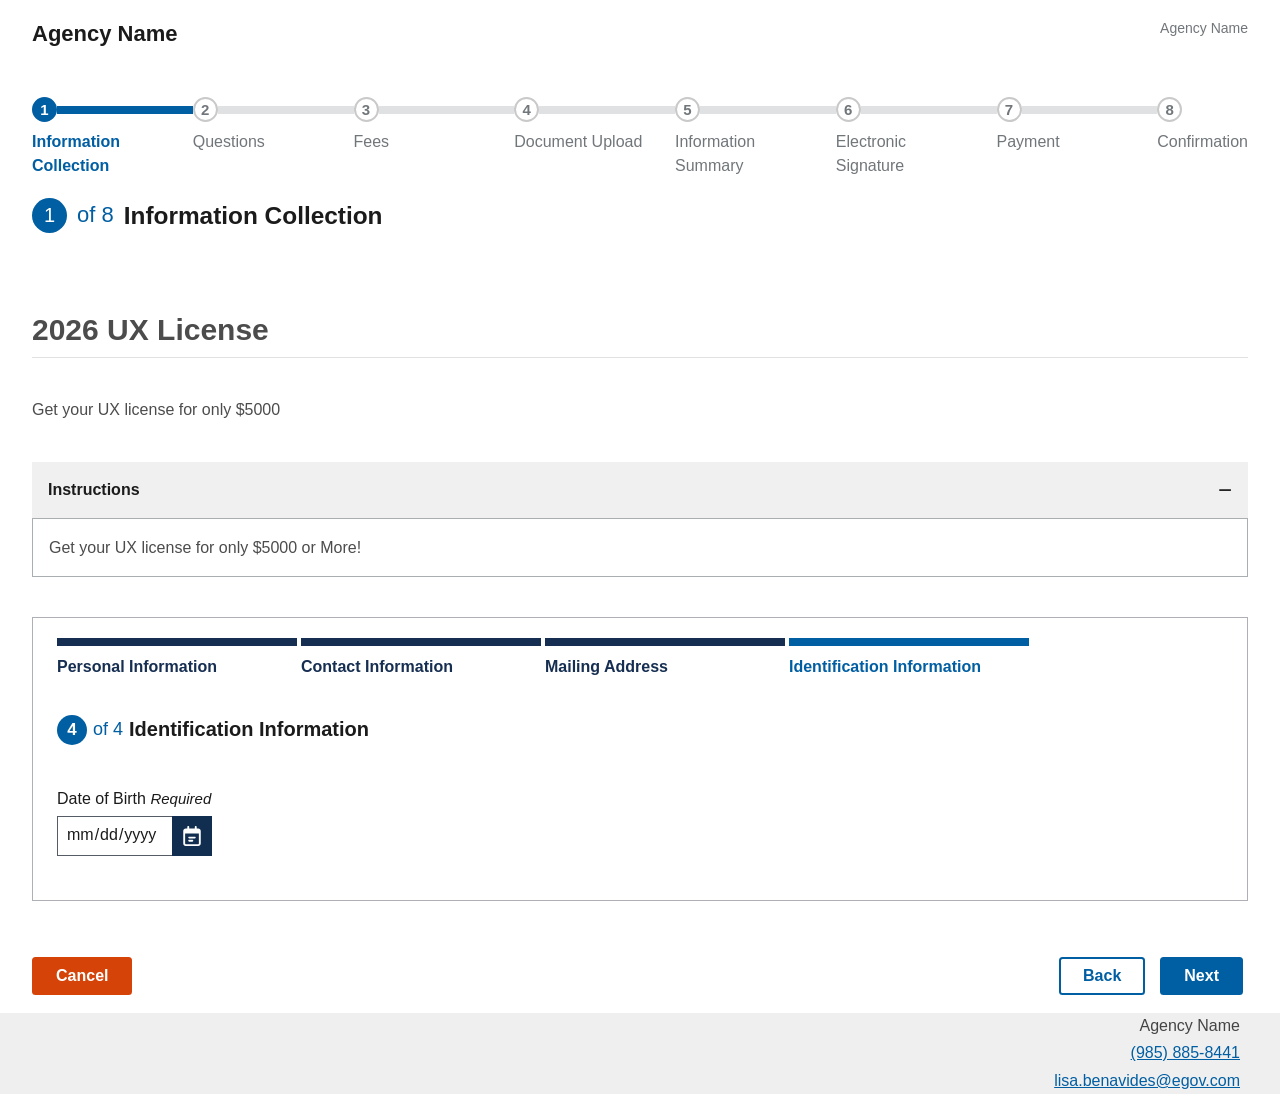
==== index.html @ bed5f508 "Wire Next button on last tab to navigate to questions.html Co-Authored-By: Claude Sonnet 4.6 <norepl" ====
<!DOCTYPE html>
<html lang="en">

<head>
  <meta charset="UTF-8" />
  <meta name="viewport" content="width=device-width, initial-scale=1.0" />
  <title>2026 UX License - Information Collection</title>
  <link rel="stylesheet" href="css/styles.css" />
  <style>
    /* Fix the CSS variable typo in styles.css for step labels */
    :root {
      --step-indicator-label-font-size: 1.6rem;
    }

    /* ===== Constituent Header ===== */
    .constituent-header {
      display: flex;
      justify-content: space-between;
      align-items: flex-start;
      padding: 1.6rem 3.2rem;
      background: #fff;
    }

    .constituent-header__brand {
      display: flex;
      flex-direction: column;
      gap: 0.4rem;
    }

    .constituent-header__logo {
      max-height: 56px;
      max-width: 56px;
    }

    .constituent-header__agency-name {
      font-size: 2.2rem;
      font-weight: 700;
      color: #1b1b1b;
      margin: 0;
    }

    .constituent-header__aside {
      font-size: 1.4rem;
      color: #71767a;
      padding-top: 0.4rem;
    }

    /* ===== Application Card ===== */
    .application-card {
      border: 1px solid #aeb0b5;
      background-color: #fff;
      padding: 0 2.4rem 2.4rem;
      margin-top: 2rem;
      margin-bottom: 4rem;
    }

    /* ===== Section Tabs (sub-step tab strip) ===== */
    .section-tabs {
      display: flex;
      gap: 4px;
      margin-top: 2rem;
    }

    .section-tab {
      flex: 1;
      max-width: 24rem;
      padding: 1rem 0 1.6rem;
      font-family: "Public Sans Web", -apple-system, BlinkMacSystemFont, "Segoe UI", Roboto, sans-serif;
      font-size: 1.6rem;
      font-weight: 600;
      color: #919191;
      background: none;
      border: none;
      border-top: 8px solid #c9c9c9;
      cursor: pointer;
      text-align: left;
      line-height: 1.4;
    }

    .section-tab.active {
      color: #005ea2;
      border-top-color: #005ea2;
      font-weight: bold;
    }

    .section-tab.visited {
      color: #162e51;
      border-top-color: #162e51;
    }

    .section-tab:hover:not(.active) {
      color: #1b1b1b;
    }

    .section-tab:focus {
      outline: 0.25rem solid #2491ff;
      outline-offset: -2px;
    }

    /* ===== Tab Panels ===== */
    .section-tab-panel {
      display: none;
    }

    .section-tab-panel.active {
      display: block;
    }

    /* ===== Sub-step Heading ("1 of 4 Personal Information") ===== */
    .substep-heading {
      display: flex;
      align-items: center;
      gap: 0.6rem;
      margin: 2rem 0 4.4rem;
    }

    .substep-heading__counter {
      display: inline-flex;
      align-items: center;
      justify-content: center;
      width: 3rem;
      height: 3rem;
      min-width: 3rem;
      border-radius: 50%;
      background-color: #005ea2;
      color: #fff;
      font-size: 1.7rem;
      font-weight: 700;
      line-height: 1;
    }

    .substep-heading__total {
      font-size: 1.8rem;
      font-weight: 400;
      color: #005ea2;
    }

    .substep-heading__text {
      font-size: 2rem;
      font-weight: 700;
      color: #1b1b1b;
    }

    /* ===== Form Groups ===== */
    .usa-form-group {
      margin-bottom: 2rem;
    }

    /* ===== Action Buttons Bar ===== */
    .form-actions {
      display: flex;
      justify-content: space-between;
      align-items: center;
      padding: 1.6rem 0;
    }

    /* ===== Constituent Footer ===== */
    .constituent-footer {
      text-align: right;
      background: #efefef;
      padding-right: 4rem;
    }

    .constituent-footer p {
      margin: 0.2rem 0;
      font-size: 1.6rem;
      color: #444;
    }

    .constituent-footer a {
      color: #005ea2;
      text-decoration: underline;
    }

    /* Keep step indicator labels visible on constituent page */
    .usa-step-indicator__segment-label {
      font-size: 1.6rem;
    }

    /* Hide native calendar icon visually but keep it interactive */
    input[type="date"]::-webkit-calendar-picker-indicator {
      opacity: 0;
      cursor: pointer;
    }

    /* Constituent page spacing overrides */
    .app-builder-content__heading {
      margin-top: 8rem;
      margin-bottom: 4rem;
    }

    .date-picker-wrapper .usa-input {
      padding-right: 0;
    }

    
  </style>
</head>

<body>
  <div class="app-container">

    <!-- Header -->
    <header class="constituent-header">
      <div class="constituent-header__brand">
        <p class="constituent-header__agency-name">Agency Name</p>
      </div>
      <div class="constituent-header__aside">Agency Name</div>
    </header>

    <main id="main-content" class="grid-container">

      <!-- Top 8-step progress indicator -->
      <div class="usa-step-indicator margin-top-4" aria-label="Application progress">
        <ol class="usa-step-indicator__segments">
          <li class="usa-step-indicator__segment usa-step-indicator__segment--current">
            <span class="usa-step-indicator__segment-label">Information Collection</span>
          </li>
          <li class="usa-step-indicator__segment">
            <span class="usa-step-indicator__segment-label">Questions</span>
          </li>
          <li class="usa-step-indicator__segment">
            <span class="usa-step-indicator__segment-label">Fees</span>
          </li>
          <li class="usa-step-indicator__segment">
            <span class="usa-step-indicator__segment-label">Document Upload</span>
          </li>
          <li class="usa-step-indicator__segment">
            <span class="usa-step-indicator__segment-label">Information Summary</span>
          </li>
          <li class="usa-step-indicator__segment">
            <span class="usa-step-indicator__segment-label">Electronic Signature</span>
          </li>
          <li class="usa-step-indicator__segment">
            <span class="usa-step-indicator__segment-label">Payment</span>
          </li>
          <li class="usa-step-indicator__segment">
            <span class="usa-step-indicator__segment-label">Confirmation</span>
          </li>
        </ol>
      </div>

      <!-- Step heading -->
      <div class="usa-step-indicator__header">
        <h1 class="usa-step-indicator__heading">
          <span class="usa-step-indicator__heading-counter">1</span>
          <span class="usa-step-indicator__total-steps">of 8</span>
          <span class="usa-step-indicator__heading-text">Information Collection</span>
        </h1>
      </div>

      <!-- Title / Description -->
      <h1 class="app-builder-content__heading">2026 UX License</h1>
      <p class="app-builder-content__text">Get your UX license for only $5000</p>

      <!-- Instructions Accordion (expanded by default) -->
      <div class="usa-accordion usa-accordion--bordered" style="margin-top: 4rem; margin-bottom: 4rem;">
        <h3 class="usa-accordion__heading">
          <button type="button" class="usa-accordion__button" aria-expanded="true" aria-controls="instructions-content">
            Instructions
          </button>
        </h3>
        <div id="instructions-content" class="usa-accordion__content">
          <p style="margin: 0; font-size: 1.6rem;">Get your UX license for only $5000 or More!</p>
        </div>
      </div>

      <!-- Application Card -->
      <div class="application-card">

          <!-- Sub-section Tab Strip -->
          <div class="section-tabs" role="tablist" aria-label="Information sections">
            <button class="section-tab visited" role="tab" aria-selected="false"
              aria-controls="panel-personal" id="tab-personal">Personal Information</button>
            <button class="section-tab visited" role="tab" aria-selected="false"
              aria-controls="panel-contact" id="tab-contact">Contact Information</button>
            <button class="section-tab visited" role="tab" aria-selected="false"
              aria-controls="panel-mailing" id="tab-mailing">Mailing Address</button>
            <button class="section-tab active" role="tab" aria-selected="true"
              aria-controls="panel-identification" id="tab-identification">Identification Information</button>
          </div>

          <!-- Panel 1: Personal Information -->
          <div class="section-tab-panel" id="panel-personal" role="tabpanel" aria-labelledby="tab-personal">
            <div class="substep-heading">
              <span class="substep-heading__counter">1</span>
              <span class="substep-heading__total">of 4</span>
              <span class="substep-heading__text">Personal Information</span>
            </div>

            <div class="usa-form-group">
              <label class="usa-label" for="prefix">Prefix</label>
              <select class="usa-select" id="prefix" name="prefix">
                <option value="">Please Select</option>
                <option value="mr">Mr.</option>
                <option value="mrs">Mrs.</option>
                <option value="ms">Ms.</option>
                <option value="dr">Dr.</option>
                <option value="prof">Prof.</option>
              </select>
            </div>

            <div class="usa-form-group">
              <label class="usa-label" for="first-name">First Name <span class="field-required">Required</span></label>
              <input class="usa-input" id="first-name" name="first-name" type="text" autocomplete="given-name" />
            </div>

            <div class="usa-form-group">
              <label class="usa-label" for="middle-name">Middle Name</label>
              <input class="usa-input" id="middle-name" name="middle-name" type="text" autocomplete="additional-name" />
            </div>

            <div class="usa-form-group">
              <label class="usa-label" for="last-name">Last Name <span class="field-required">Required</span></label>
              <input class="usa-input" id="last-name" name="last-name" type="text" autocomplete="family-name" />
            </div>
          </div>

          <!-- Panel 2: Contact Information -->
          <div class="section-tab-panel" id="panel-contact" role="tabpanel" aria-labelledby="tab-contact">
            <div class="substep-heading">
              <span class="substep-heading__counter">2</span>
              <span class="substep-heading__total">of 4</span>
              <span class="substep-heading__text">Contact Information</span>
            </div>

            <div class="usa-form-group">
              <label class="usa-label" for="phone">Phone Number <span class="field-required">Required</span></label>
              <input class="usa-input" id="phone" name="phone" type="tel" autocomplete="tel" />
            </div>

            <div class="usa-form-group">
              <label class="usa-label" for="email">Email Address <span class="field-required">Required</span></label>
              <input class="usa-input" id="email" name="email" type="email" autocomplete="email" />
            </div>

            <div class="usa-form-group">
              <label class="usa-label" for="email-confirm">Re-Enter Email Address <span class="field-required">Required</span></label>
              <input class="usa-input" id="email-confirm" name="email-confirm" type="email" autocomplete="off" />
            </div>
          </div>

          <!-- Panel 3: Mailing Address -->
          <div class="section-tab-panel" id="panel-mailing" role="tabpanel" aria-labelledby="tab-mailing">
            <div class="substep-heading">
              <span class="substep-heading__counter">3</span>
              <span class="substep-heading__total">of 4</span>
              <span class="substep-heading__text">Mailing Address</span>
            </div>

            <div class="usa-form-group">
              <label class="usa-label" for="address-line1">Address Line 1 <span class="field-required">Required</span></label>
              <input class="usa-input" id="address-line1" name="address-line1" type="text" autocomplete="address-line1" />
            </div>

            <div class="usa-form-group">
              <label class="usa-label" for="city">City <span class="field-required">Required</span></label>
              <input class="usa-input" id="city" name="city" type="text" autocomplete="address-level2" />
            </div>

            <div class="usa-form-group">
              <label class="usa-label" for="state">State <span class="field-required">Required</span></label>
              <select class="usa-select" id="state" name="state" autocomplete="address-level1">
                <option value="">Please Select</option>
              </select>
            </div>

            <div class="usa-form-group">
              <label class="usa-label" for="zip">ZIP Code <span class="field-required">Required</span></label>
              <input class="usa-input" id="zip" name="zip" type="text" maxlength="10" autocomplete="postal-code" />
            </div>
          </div>

          <!-- Panel 4: Identification Information -->
          <div class="section-tab-panel active" id="panel-identification" role="tabpanel" aria-labelledby="tab-identification">
            <div class="substep-heading">
              <span class="substep-heading__counter">4</span>
              <span class="substep-heading__total">of 4</span>
              <span class="substep-heading__text">Identification Information</span>
            </div>

            <div class="usa-form-group">
              <label class="usa-label" for="dob">Date of Birth <span class="field-required">Required</span></label>
              <div class="date-picker-wrapper">
                <input class="usa-input" id="dob" name="dob" type="date" autocomplete="bday" />
                <button type="button" class="date-picker-button" aria-label="Open date picker">
                  <svg xmlns="http://www.w3.org/2000/svg" viewBox="0 0 448 512" fill="currentColor">
                    <path d="M128 0c13.3 0 24 10.7 24 24l0 40 144 0 0-40c0-13.3 10.7-24 24-24s24 10.7 24 24l0 40 40 0c35.3 0 64 28.7 64 64l0 16 0 48 0 256c0 35.3-28.7 64-64 64L64 512c-35.3 0-64-28.7-64-64L0 192l0-48 0-16C0 92.7 28.7 64 64 64l40 0 0-40c0-13.3 10.7-24 24-24zM400 192L48 192l0 256c0 8.8 7.2 16 16 16l320 0c8.8 0 16-7.2 16-16l0-256zM128 296c0-13.3 10.7-24 24-24l144 0c13.3 0 24 10.7 24 24s-10.7 24-24 24l-144 0c-13.3 0-24-10.7-24-24zm0 80c0-13.3 10.7-24 24-24l80 0c13.3 0 24 10.7 24 24s-10.7 24-24 24l-80 0c-13.3 0-24-10.7-24-24z"/>
                  </svg>
                </button>
              </div>
            </div>
          </div>

      </div><!-- end .application-card -->

      <!-- Action Buttons (outside the card) -->
      <div class="form-actions">
        <button type="button" class="usa-button usa-button--secondary">Cancel</button>
        <div style="display: flex; gap: 1rem;">
          <button type="button" class="usa-button usa-button--outline">Back</button>
          <button type="button" class="usa-button" id="next-btn">Next</button>
        </div>
      </div>

    </main>

    <!-- Footer -->
    <footer class="constituent-footer">
      <p>Agency Name</p>
      <p><a href="tel:9858858441">(985) 885-8441</a></p>
      <p><a href="mailto:lisa.benavides@egov.com">lisa.benavides@egov.com</a></p>
    </footer>

  </div>

  <script>
    // Tab switching
    document.querySelectorAll('.section-tab').forEach(function (tab) {
      tab.addEventListener('click', function () {
        document.querySelectorAll('.section-tab').forEach(function (t) {
          t.classList.remove('active');
          t.setAttribute('aria-selected', 'false');
        });
        document.querySelectorAll('.section-tab-panel').forEach(function (p) {
          p.classList.remove('active');
        });
        this.classList.add('active');
        this.setAttribute('aria-selected', 'true');
        document.getElementById(this.getAttribute('aria-controls')).classList.add('active');
      });
    });

    // Accordion toggle
    document.querySelectorAll('.usa-accordion__button').forEach(function (button) {
      button.addEventListener('click', function () {
        var expanded = this.getAttribute('aria-expanded') === 'true';
        var content = document.getElementById(this.getAttribute('aria-controls'));
        if (expanded) {
          this.setAttribute('aria-expanded', 'false');
          content.setAttribute('hidden', '');
        } else {
          this.setAttribute('aria-expanded', 'true');
          content.removeAttribute('hidden');
        }
      });
    });

    // Date picker button opens native picker
    var datePickerBtn = document.querySelector('.date-picker-button');
    if (datePickerBtn) {
      datePickerBtn.addEventListener('click', function () {
        var input = document.getElementById('dob');
        if (input && input.showPicker) {
          input.showPicker();
        } else if (input) {
          input.focus();
        }
      });
    }

    // Next button advances tabs in sequence; navigates to questions.html on last tab
    var tabs = Array.from(document.querySelectorAll('.section-tab'));
    document.getElementById('next-btn').addEventListener('click', function () {
      var activeIndex = tabs.findIndex(function (t) { return t.classList.contains('active'); });
      if (activeIndex < tabs.length - 1) {
        tabs[activeIndex + 1].click();
      } else {
        window.location.href = 'questions.html';
      }
    });
  </script>
</body>

</html>
---- css/styles.css ----
/* ==========================================================================
   RLP Agency Dashboard - Custom Styles
   Built on USWDS (US Web Design System)
   ========================================================================== */

/* Base & Reset
   ========================================================================== */

html {
  box-sizing: border-box;
  font-size: 10px; /* Base font size for rem calculations */
  font-feature-settings: "kern" 1;
  font-kerning: normal;
  font-family: "Public Sans Web", -apple-system, BlinkMacSystemFont, "Segoe UI", Roboto, Helvetica, Arial, sans-serif;
}

*,
*::before,
*::after {
  box-sizing: inherit;
}

body {
  margin: 0;
  padding: 0;
  color: #444;
  background: #fff;
  overflow-x: hidden;
}

/* Typography
   ========================================================================== */

main#main-content {
  font-family: "Public Sans Web", -apple-system, BlinkMacSystemFont, "Segoe UI", Roboto, Helvetica, Arial, sans-serif;
  font-size: 1.7rem;
}

h1,
h2,
p {
  color: #4c4c4c;
}

h1 {
  font-size: 3rem;
}

h2 {
  font-size: 2.4rem;
}

p {
  font-family: "Public Sans Web", -apple-system, BlinkMacSystemFont, "Segoe UI", Roboto, Helvetica, Arial, sans-serif;
  font-size: 1.6rem;
  line-height: 1.6;
}

.page-title {
  font-family: "Public Sans Web", -apple-system, BlinkMacSystemFont, "Segoe UI", Roboto, Helvetica, Arial, sans-serif;
  font-weight: bold;
  position: relative;
}

.page-title--underlined::before {
  content: "";
  width: 100%;
  border-bottom: #4c4c4c 1px solid;
  position: absolute;
  bottom: 0;
}

@media all and (max-width: 639px) {
  .page-title {
    font-size: 2rem;
  }
}

/* Layout
   ========================================================================== */

.app-container {
  position: relative;
}

.grid-container {
  max-width: none;
  margin-left: auto;
  margin-right: auto;
  padding-left: 1.6rem;
  padding-right: 1.6rem;
}

@media all and (min-width: 1024px) {
  .grid-container {
    padding-left: 3.2rem;
    padding-right: 3.2rem;
  }
}

.grid-row {
  display: flex;
  flex-wrap: wrap;
}

.grid-row.grid-gap-2 {
  margin-left: -0.8rem;
  margin-right: -0.8rem;
}

.grid-row.grid-gap-2 > * {
  padding-left: 0.8rem;
  padding-right: 0.8rem;
}

/* Header
   ========================================================================== */

.header.management {
  background: #fff;
  z-index: 3;
}

.header.management .logo-flex {
  display: flex;
}

.header.management .skinny-header-container {
  width: 100%;
  background: #112e51;
}

.header.management .navigation {
  display: flex;
  align-items: center;
  font-size: 15px;
  color: #112e51;
}

@media all and (min-width: 640px) {
  .header.management .navigation {
    height: 90px;
  }
}

.header.management .navigation .grid-row {
  width: 100%;
  height: 100%;
}

.header.management nav {
  text-align: center;
  font-family: "Public Sans Web", "Helvetica Neue", "Helvetica", "Roboto", "Arial", sans-serif;
  font-weight: bold;
  height: 100%;
}

.header.management nav a {
  color: #1a4480;
  text-decoration: none;
  padding: 20px;
  display: flex;
  justify-content: center;
  align-items: center;
  height: 100%;
}

.header.management .header--nav-links a {
  text-decoration: none;
}

.header.management a.agency-logo-link {
  margin-right: 20px;
  align-self: center;
}

.header.management .agency-logo {
  max-height: 75px;
  max-width: 80px;
}

.header.management a.agency-name-link {
  color: #990f00;
  letter-spacing: 5px;
  text-transform: uppercase;
  display: flex;
  flex-direction: row;
  align-items: center;
  text-decoration: none;
}

.header.management .agency-name {
  font-size: 1.8rem;
}

.header.management .welcome-agency {
  display: flex;
  justify-content: flex-end;
  height: 40px;
  padding: 10px;
  color: #fff;
}

.header.management .welcome-agency a {
  color: #fff;
}

/* Navigation
   ========================================================================== */

.horizontalNav {
  background-color: #102f52;
  color: #ffffff;
  width: 100%;
  margin-bottom: 22px;
}

.horizontalNav ul li {
  display: inline-block;
  border: none;
  flex-grow: 1;
  font-size: 1.4rem;
  font-weight: 700;
  text-align: center;
  min-height: 46px;
}

.horizontalNav ul li a {
  color: #ffffff;
  padding: 15px;
  width: 100%;
  height: 100%;
  text-decoration: none;
}

.horizontalNav ul li a:hover {
  background: inherit;
  color: inherit;
  cursor: pointer;
  text-decoration: none;
}

.horizontalNav ul li.active {
  background: #fff;
}

.horizontalNav ul li.active a {
  color: #102f52;
}

.horizontalNav ul li .menuItem-inner {
  width: 100%;
  height: 100%;
}

.horizontalNav ul li .menuItem-inner a {
  display: flex;
  justify-content: center;
  align-items: center;
}

.horizontalNav ul li span {
  font-weight: 700;
  font-size: 1.4rem;
  display: inline-block;
}

.horizontalNav.main-menu {
  margin-top: 10px;
}

@media screen and (max-width: 735px) {
  .horizontalNav {
    max-width: 735px;
  }

  .horizontalNav .usa-nav__primary {
    flex-wrap: wrap;
  }
}

/* Dashboard Cards
   ========================================================================== */

.agency-home-cards {
  /* Card grid container */
}

@media (max-width: 639px) {
  .agency-home-cards > div:not(:last-child) {
    margin-bottom: 3.2rem;
  }
}

.minh-card-lg {
  min-height: 24rem;
}

.simple-card {
  /* Uses utility classes for styling */
}

.simple-card a {
  line-height: 1.8;
}

.simple-card .grid-row a {
  line-height: 1.8;
}

/* Utility Classes
   ========================================================================== */

.margin-0 {
  margin: 0;
}

.margin-top-2 {
  margin-top: 1.6rem;
}

.margin-bottom-2 {
  margin-bottom: 1.6rem;
}

fieldset.margin-bottom-4  {
  margin-bottom: 3.2rem;
}


.margin-bottom-4 {
  margin-bottom: 3.2rem;
}

.margin-right-1 {
  margin-right: 0.8rem;
}

.margin-bottom-22 {
  margin-bottom: 2.2rem;
}

.padding-2 {
  padding: 1.6rem;
}

.padding-left-0 {
  padding-left: 0;
}

.text-left {
  text-align: left;
}

.text-center {
  text-align: center !important;
}

.text-right {
  text-align: right;
}

.text-bold {
  font-weight: 700;
}

.text-primary {
  color: #005ea2;
}

.bg-base-lightest {
  background-color: #f0f0f0;
}

.border-bottom-2px {
  border-bottom: 2px solid;
}

.border-base-lighter {
  border-color: #dfe1e2;
}

.display-flex {
  display: flex;
}

.flex {
  display: flex;
}

.flex-1 {
  flex: 1 1 0%;
}

.flex-column {
  flex-direction: column;
}

.flex-justify-end {
  justify-content: flex-end;
}

.height-full {
  height: 100%;
}

.height-mobile {
  /* Mobile height adjustments if needed */
}

.cursor-pointer {
  cursor: pointer;
}

.font-family-sans {
  font-family: "Public Sans Web", -apple-system, BlinkMacSystemFont, "Segoe UI", Roboto, Helvetica, Arial, sans-serif;
}

/* Tablet Grid Columns
   ========================================================================== */

@media (min-width: 640px) {
  .tablet\:grid-col {
    flex: 1 1 0%;
  }

  .tablet\:grid-col-4 {
    flex: 0 0 auto;
    width: 33.33333%;
  }

  .tablet\:grid-col-6 {
    flex: 0 0 auto;
    width: 50%;
  }

  .tablet\:grid-col-auto {
    flex: 0 0 auto;
    width: auto;
  }
}

/* Grid Columns
   ========================================================================== */

.grid-col-5 {
  flex: 0 0 auto;
  width: 100%;
}

@media (min-width: 640px) {
  .grid-col-5 {
    width: 20%;
  }
}

.grid-col-6 {
  flex: 0 0 auto;
  width: 100%;
}

@media (min-width: 640px) {
  .grid-col-6 {
    width: 50%;
  }
}

/* USWDS Component Overrides
   ========================================================================== */

.usa-nav__primary {
  display: flex;
  padding-left: 0;
  list-style: none;
  margin: 0;
}

.usa-nav__primary-item {
  /* Navigation item styles */
}

.usa-link {
  color: #005ea2;
  text-decoration: underline;
}

.usa-link:hover {
  color: #1a4480;
}

.usa-button {
  font-family: "Public Sans Web", -apple-system, BlinkMacSystemFont, "Segoe UI", Roboto, Helvetica, Arial, sans-serif;
  font-size: 1.6rem;
  line-height: 1;
  color: #fff;
  background-color: #005ea2;
  appearance: none;
  border: 0;
  border-radius: 0.35rem;
  cursor: pointer;
  display: inline-block;
  font-weight: 700;
  margin-right: 0.5rem;
  padding: 1.1rem 2.4rem;
  text-align: center;
  text-decoration: none;
}

.usa-button:hover {
  background-color: #1a4480;
  border-bottom: 0;
  color: #fff;
  text-decoration: none;
}

.usa-button:disabled,
.usa-button[aria-disabled="true"] {
  color: #454545;
  background-color: #c9c9c9;
  cursor: not-allowed;
  opacity: 1;
}

.usa-button--unstyled {
  background-color: transparent;
  border: 0;
  border-radius: 0;
  color: #005ea2;
  font-weight: normal;
  margin: 0;
  padding: 0;
  text-align: left;
  text-decoration: underline;
}

.usa-button--unstyled:hover {
  background-color: transparent;
  color: #1a4480;
}

.usa-button--outline {
  background-color: transparent;
  box-shadow: inset 0 0 0 2px #005ea2;
  color: #005ea2;
}

.usa-button--outline:hover {
  background-color: transparent;
  box-shadow: inset 0 0 0 2px #1a4480;
  color: #1a4480;
}

.usa-button--accent-warm {
  background-color: #fa9441;
  color: #1b1b1b;
}

.usa-button--accent-warm:hover {
  background-color: #c05600;
  color: #fff;
}

.usa-button--accent-cool {
  background-color: #00bde3;
  color: #1b1b1b;
}

.usa-button--accent-cool:hover {
  background-color: #28a0cb;
  color: #fff;
}

.usa-header {
  /* USWDS header component */
}

.usa-banner__header-text {
  font-size: 1.2rem;
  line-height: 1.2;
  margin: 0;
}

/* Focus States
   ========================================================================== */

input:focus,
textarea:focus,
select:focus {
  box-shadow: 0 0 3px #3e94cf, 0 0 7px #3e94cf;
}

.gradient-bg-primary:focus {
  border: 0;
  outline: none;
}

/* Forms
   ========================================================================== */

.usa-fieldset {
  border: none;
  margin: 0;
  padding: 0;
}

.usa-fieldset legend {
  display: block;
  font-weight: 700;
  font-size: 1.6rem;
  line-height: 1.2;
  margin-top: 0;
  margin-bottom: 0.8rem;
  color: #1b1b1b;
  font-weight: normal;
}

.usa-radio {
  margin-bottom: 0.8rem;
}

.radio-group-inline {
  display: flex;
  gap: 2rem;
  flex-wrap: wrap;
}

.radio-group-inline .usa-radio {
  margin-bottom: 0;
}

.usa-radio__input {
  position: absolute;
  left: -999em;
}

.usa-radio__input:checked + .usa-radio__label::before {
  background-color: #005ea2;
  box-shadow: 0 0 0 2px #005ea2, inset 0 0 0 2px #fff;
}

.usa-radio__label {
  cursor: pointer;
  display: block;
  font-weight: normal !important;
  margin-bottom: 0;
  padding-left: 3.2rem;
  position: relative;
  font-size: 1.6rem;
}

.usa-checkbox {
  margin-bottom: 0.8rem;
}

.usa-checkbox__input {
  position: absolute;
  left: -999em;
  opacity: 0;
}

.usa-checkbox__label {
  cursor: pointer;
  display: block;
  font-weight: normal !important;
  margin-bottom: 0;
  padding-left: 3.2rem;
  position: relative;
  font-size: 1.6rem;
}

.usa-checkbox__label::before {
  content: "";
  display: block;
  left: 0;
  position: absolute;
  height: 2rem;
  width: 2rem;
  background: #fff;
  border: 2px solid #71767a;
  border-radius: 0.2rem;
  top: 0;
}

.usa-checkbox__input:checked + .usa-checkbox__label::before {
  background-color: #005ea2;
  border-color: #005ea2;
}

.usa-checkbox__input:checked + .usa-checkbox__label::after {
  content: "";
  display: block;
  position: absolute;
  left: 0.6rem;
  top: 0.3rem;
  width: 0.5rem;
  height: 1rem;
  border: solid #fff;
  border-width: 0 0.2rem 0.2rem 0;
  transform: rotate(45deg);
}

.usa-checkbox__input:focus + .usa-checkbox__label::before {
  outline: 0.2rem solid #2491ff;
  outline-offset: 0.2rem;
}

.usa-checkbox__input:disabled + .usa-checkbox__label {
  cursor: not-allowed;
  opacity: 0.5;
}

.usa-checkbox__input:disabled + .usa-checkbox__label::before {
  cursor: not-allowed;
  background-color: #f0f0f0;
  border-color: #c9c9c9;
}

.usa-checkbox__input:checked:disabled + .usa-checkbox__label::before {
  background-color: #005ea2;
  border-color: #005ea2;
}

.usa-radio__label::before {
  content: "";
  display: block;
  left: 0;
  position: absolute;
  height: 2rem;
  width: 2rem;
  background: #fff;
  border: 2px solid #565c65;
  border-radius: 50%;
}

.usa-label {
  display: block;
  font-weight: normal;
  font-size: 1.6rem;
  line-height: 1.2;
  margin-top: 0;
  margin-bottom: 0.8rem;
  color: #1b1b1b;
}

.usa-legend {
  font-weight: normal;
}

.field-required {
  font-style: italic;
  font-size: 1.5rem;
  font-weight: normal;
  color: #1b1b1b;
}

.usa-hint {
  font-size: 1.4rem;
  color: #71767a;
  margin-bottom: 0.4rem;
}

.usa-select,
.usa-input {
  font-family: "Public Sans Web", -apple-system, BlinkMacSystemFont, "Segoe UI", Roboto, Helvetica, Arial, sans-serif;
  font-size: 1.6rem;
  line-height: 1.3;
  border: 1px solid #565c65;
  border-radius: 0;
  color: #1b1b1b;
  background-color: #fff;
  display: block;
  height: 4rem;
  margin-top: 0;
  max-width: none;
  padding: 0.8rem;
  width: 100%;
}

.usa-select:focus,
.usa-input:focus {
  outline: 0.25rem solid #2491ff;
  outline-offset: 0;
  border-color: #1a4480;
}

.usa-textarea {
  font-family: "Public Sans Web", -apple-system, BlinkMacSystemFont, "Segoe UI", Roboto, Helvetica, Arial, sans-serif;
  font-size: 1.6rem;
  line-height: 1.3;
  border: 1px solid #565c65;
  border-radius: 0;
  color: #1b1b1b;
  background-color: #fff;
  display: block;
  margin-top: 0;
  max-width: none;
  padding: 0.8rem;
  width: 100%;
}

.usa-textarea:focus {
  outline: 0.25rem solid #2491ff;
  outline-offset: 0;
  border-color: #1a4480;
}

.character-counter {
  font-size: 1.4rem;
  color: #71767a;
  margin-top: 0.4rem;
}

/* Status Text
   ========================================================================== */

/* Green - Active, Approved, Live, Paid, Completed */
.status-active,
.status-approved,
.status-live,
.status-paid,
.status-completed {
  color: #417505;
}

/* Yellow - Pending/Open, Assigned, Approved - Awaiting Payment */
.status-pending,
.status-open,
.status-assigned,
.status-approved-awaiting-payment {
  color: #8F5800;
}

/* Red - Rejected/Denied/Cancelled/Past Due/Terminated */
.status-rejected,
.status-denied,
.status-cancelled,
.status-past-due,
.status-terminated {
  color: #CD2026;
}

/* Dark Red - Expired/Revoked/Withdrawn/Decommissioned/Retired */
.status-expired,
.status-revoked,
.status-withdrawn,
.status-decommissioned,
.status-retired {
  color: #80252A;
}

/* Cool Blue - In Progress, Rejected for Resubmission/Inactive, In Cart */
.status-in-progress,
.status-rejected-for-resubmission,
.status-inactive,
.status-in-cart {
  color: #205493;
}

/* Warm Orange - On Hold, Suspended, Payment in Process */
.status-on-hold,
.status-suspended,
.status-payment-in-process {
  color: #A34900;
}

/* Draft Blue - In Review, Draft, Initiated */
.status-in-review,
.status-draft,
.status-initiated {
  color: #13669A;
}

/* Gray - Archived */
.status-archived {
  color: #5C5F66;
}

/* Pagination
   ========================================================================== */

.usa-pagination {
  font-family: "Public Sans Web", -apple-system, BlinkMacSystemFont, "Segoe UI", Roboto, Helvetica, Arial, sans-serif;
}

.usa-pagination__list {
  display: flex;
  list-style: none;
  margin: 0;
  padding: 0;
  align-items: center;
  gap: 0.5rem;
}

.usa-pagination__item {
  display: inline-block;
}

.usa-pagination__button,
.usa-pagination__link {
  color: #005ea2;
  text-decoration: none;
  display: inline-block;
  padding: 0.8rem 1.2rem;
  font-size: 1.6rem;
  line-height: 1;
  min-width: 4rem;
  text-align: center;
  background-color: transparent;
  border: none;
  cursor: pointer;
}

.usa-pagination__button:hover,
.usa-pagination__link:hover {
  background-color: #f0f0f0;
  color: #1a4480;
  text-decoration: underline;
}

.usa-pagination__button.usa-current {
  background-color: #112e51;
  color: #fff;
  font-weight: 700;
}

.usa-pagination__button.usa-current:hover {
  background-color: #102f52;
  text-decoration: none;
}

.usa-pagination__link-text {
  margin: 0 0.4rem;
}

.usa-pagination__arrow .usa-pagination__link {
  display: flex;
  align-items: center;
  gap: 0.4rem;
}

/* Tables
   ========================================================================== */

.table-controls {
  display: flex;
  justify-content: space-between;
  align-items: center;
  margin-bottom: 1.6rem;
}

.table-controls__left strong {
  font-size: 1.6rem;
  font-weight: 700;
}

.table-controls__right {
  display: flex;
  align-items: center;
  gap: 0.8rem;
}

.table-controls__label {
  font-size: 1.6rem;
  font-weight: normal;
  margin: 0;
}

.table-controls__select {
  width: auto;
  min-width: 8rem;
  margin: 0;
}

.column-header-dropdown {
  position: relative;
  display: inline-block;
  margin-right: 1.6rem;
}

.column-header-select {
  font-family: "Public Sans Web", -apple-system, BlinkMacSystemFont, "Segoe UI", Roboto, Helvetica, Arial, sans-serif;
  font-size: 1.6rem;
  line-height: 1.3;
  border: 1px solid #565c65;
  border-radius: 0;
  color: #1b1b1b;
  background-color: #fff;
  padding: 0.8rem 3rem 0.8rem 0.8rem;
  cursor: pointer;
  text-align: left;
  position: relative;
  min-width: 15rem;
}

.column-header-select::after {
  content: "▼";
  position: absolute;
  right: 0.8rem;
  top: 50%;
  transform: translateY(-50%);
  font-size: 1rem;
}

.column-header-menu {
  position: absolute;
  top: 100%;
  left: 0;
  background: #fff;
  border: 1px solid #565c65;
  box-shadow: 0 2px 4px rgba(0, 0, 0, 0.1);
  min-width: 200px;
  z-index: 1000;
  margin-top: 0.2rem;
}

.column-header-menu[hidden] {
  display: none;
}

.column-header-option {
  display: flex;
  align-items: center;
  padding: 0.8rem 1.2rem;
  cursor: pointer;
  font-size: 1.6rem;
  border-bottom: 1px solid #dfe1e2;
}

.column-header-option:last-child {
  border-bottom: none;
}

.column-header-option:hover {
  background-color: #f0f0f0;
}

.column-header-option input[type="checkbox"] {
  margin-right: 0.8rem;
  cursor: pointer;
}

.column-header-option input[type="checkbox"]:disabled {
  cursor: not-allowed;
}

.usa-table {
  font-family: "Public Sans Web", -apple-system, BlinkMacSystemFont, "Segoe UI", Roboto, Helvetica, Arial, sans-serif;
  border-collapse: collapse;
  border-spacing: 0;
  font-size: 1.6rem;
  line-height: 1.6;
  margin: 0;
  text-align: left;
  width: 100%;
}

.usa-table thead th {
  background-color: #f0f0f0;
  font-weight: 700;
  padding: 1.2rem 1.6rem;
  border-bottom: 1px solid #aeb0b5;
  white-space: nowrap;
}

.usa-table thead th[role="columnheader"] {
  cursor: pointer;
}

.sort-arrows {
  display: inline-block;
  position: relative;
  width: 10px;
  height: 12px;
  margin-left: 0.4rem;
  vertical-align: middle;
}

.sort-arrows::before {
  content: "";
  position: absolute;
  left: 0;
  top: 0;
  width: 0;
  height: 0;
  border-left: 4px solid transparent;
  border-right: 4px solid transparent;
  border-bottom: 5px solid #71767a;
}

.sort-arrows::after {
  content: "";
  position: absolute;
  left: 0;
  bottom: 0;
  width: 0;
  height: 0;
  border-left: 4px solid transparent;
  border-right: 4px solid transparent;
  border-top: 5px solid #71767a;
}

.usa-table tbody td {
  background-color: #fff;
  font-weight: normal;
  padding: 1.2rem 1.6rem;
  border-bottom: 1px solid #aeb0b5;
}

.usa-table--borderless thead th {
  border-left: none;
  border-right: none;
  border-top: none;
}

.usa-table--striped tbody tr:nth-child(even) td {
  background-color: #f0f0f0;
}

.icon-button {
  background: none;
  border: none;
  cursor: pointer;
  padding: 0;
  display: inline-flex;
  align-items: center;
  justify-content: center;
  line-height: 0;
}

.icon-button:hover {
  opacity: 0.8;
}

.icon-button img {
  display: block;
}

/* Task Detail
   ========================================================================== */

.task-container {
  border: 1px solid #aeb0b5;
}

.task-header {
  background-color: #102f52;
  color: #fff;
  padding: 2rem;
}

.task-header-line {
  font-size: 2rem;
  line-height: 1.4;
  margin-bottom: 0.8rem;
}

.task-header-line:last-child {
  margin-bottom: 0;
}

.task-header-line strong {
  font-weight: 700;
}

.task-control-actions {
  background: #fff;
  border: 1px solid #112e51;
  margin: 20px 20px 40px 20px;
  padding: 0.9em;
  position: sticky;
  top: 0.5em;
  z-index: 2;
}

.task-controls {
  display: flex;
  gap: 1rem;
  align-items: center;
}

.button-divider {
  display: inline-block;
  width: 2px;
  height: 4rem;
  background-color: #a9aeb1;
  margin: 0 1rem;
}

.button-right {
  margin-left: auto;
}

.task-content-section {
  margin: 20px 20px 0 20px;
}

.task-content-section h2 {
  margin-top: 0;
  margin-bottom: 1.6rem;
}

.task-content-section h2 a {
  color: #1b1b1b;
  text-decoration: none;
}

.task-content-section h2 a:hover {
  text-decoration: underline;
}

/* Icon Key
   ========================================================================== */

.icon-key-grid {
  display: grid;
  grid-template-columns: repeat(4, 1fr);
  gap: 2rem;
  padding: 1.6rem 0;
}

@media (max-width: 1023px) {
  .icon-key-grid {
    grid-template-columns: repeat(2, 1fr);
  }
}

@media (max-width: 639px) {
  .icon-key-grid {
    grid-template-columns: 1fr;
  }
}

.icon-key-item {
  display: flex;
  align-items: center;
  gap: 1rem;
  font-size: 1.6rem;
}

.icon-key-item img {
  flex-shrink: 0;
}

/* Accordions
   ========================================================================== */

.usa-accordion {
  list-style-type: none;
  color: #1b1b1b;
  margin: 0;
  padding: 0;
  width: 100%;
  font-size: 1.06rem;
  line-height: 1.5;
}

.usa-accordion__heading {
  margin: 0;
  font-size: 1.06rem;
  font-weight: normal;
}

.usa-accordion__button {
  background-color: #f0f0f0;
  border: none;
  border-radius: 0;
  color: #1b1b1b;
  cursor: pointer;
  display: flex;
  justify-content: space-between;
  align-items: center;
  font-weight: 700;
  margin: 0;
  padding: 1.6rem;
  text-align: left;
  text-decoration: none;
  width: 100%;
  font-size: 1.6rem;
}

.usa-accordion__button::after {
  content: "+";
  font-size: 2.4rem;
  font-weight: 400;
  line-height: 1;
  color: #1b1b1b;
}

.usa-accordion__button:hover {
  background-color: #dfe1e2;
  color: #1b1b1b;
}

.usa-accordion__button[aria-expanded="true"] {
  background-color: #f0f0f0;
  color: #1b1b1b;
}

.usa-accordion__button[aria-expanded="true"]::after {
  content: "−";
}

.usa-accordion__button[aria-expanded="true"]:hover {
  background-color: #dfe1e2;
  color: #1b1b1b;
}

.usa-accordion--bordered .usa-accordion__heading {
  border-bottom: 1px solid #a9aeb1;
  margin-top: 0.8rem;
}

.usa-accordion--bordered .usa-accordion__heading:first-child {
  margin-top: 0;
}

.usa-accordion__content {
  background-color: #fff;
  padding: 1.6rem;
  overflow: auto;
}

.usa-accordion--bordered .usa-accordion__content {
  border: 1px solid #a9aeb1;
  border-top: none;
}

.usa-accordion__content[hidden] {
  display: none;
}

/* Horizontal Tabs
   ========================================================================== */

.horizontal-tabs {
  display: flex;
  gap: 0.8rem;
  margin-top: 1.6rem;
}

.horizontal-tab {
  flex: 1;
  background-color: #dfe1e2;
  border: none;
  border-top: 4px solid transparent;
  color: #1b1b1b;
  cursor: pointer;
  font-family: "Public Sans Web", -apple-system, BlinkMacSystemFont, "Segoe UI", Roboto, Helvetica, Arial, sans-serif;
  font-size: 1.6rem;
  font-weight: 700;
  padding: 1.6rem 2rem;
  text-align: center;
}

.horizontal-tab.active {
  background-color: #fff;
  border-top-color: #005ea2;
}

.horizontal-tab:hover {
  background-color: #f0f0f0;
}

.horizontal-tab.active:hover {
  background-color: #fff;
}

.tab-content {
  background-color: #fff;
  border: 1px solid #dfe1e2;
  border-top: none;
  padding: 2rem;
}

.tab-panel {
  display: none;
}

.tab-panel.active {
  display: block;
}

/* Breadcrumbs
   ========================================================================== */

.breadcrumb-row {
  display: flex;
  justify-content: space-between;
  align-items: center;
}

.claimant-info {
  font-size: 1.6rem;
}

.usa-breadcrumb {
  font-size: 1.4rem;
}

.usa-breadcrumb__list {
  list-style: none;
  margin: 0;
  padding: 0;
  display: flex;
  flex-wrap: wrap;
}

.usa-breadcrumb__list-item {
  display: inline;
}

.usa-breadcrumb__list-item:not(:last-child)::after {
  content: "›";
  color: #71767a;
  padding: 0 0.8rem;
}

.usa-breadcrumb__link {
  color: #005ea2;
  text-decoration: underline;
}

.usa-breadcrumb__link:hover {
  color: #1a4480;
}

.usa-breadcrumb__list-item.usa-current span {
  color: #000;
  font-weight: 700;
}

/* Modals
   ========================================================================== */

.modal {
  position: fixed;
  top: 0;
  left: 0;
  width: 100%;
  height: 100%;
  z-index: 9999;
  display: flex;
  align-items: center;
  justify-content: center;
}

.modal[hidden] {
  display: none;
}

.modal-overlay {
  position: fixed;
  top: 0;
  left: 0;
  width: 100%;
  height: 100%;
  background-color: rgba(0, 0, 0, 0.7);
}

.modal-content {
  position: relative;
  background-color: #fff;
  width: 90%;
  max-width: 640px;
  max-height: 90vh;
  overflow-y: auto;
  z-index: 10000;
  box-shadow: 0 4px 12px rgba(0, 0, 0, 0.3);
}

.modal-header {
  background-color: #102f52;
  color: #fff;
  padding: 2rem;
  display: flex;
  justify-content: space-between;
  align-items: center;
}

.modal-title {
  margin: 0;
  font-size: 2.4rem;
  font-weight: 700;
  color: #fff;
}

.modal-close {
  background: none;
  border: none;
  color: #fff;
  cursor: pointer;
  padding: 0;
  display: flex;
  align-items: center;
  justify-content: center;
}

.modal-close:hover {
  opacity: 0.8;
}

.modal-close svg {
  width: 24px;
  height: 24px;
}

.modal-body {
  padding: 2rem;
}

.modal-footer {
  padding: 2rem;
  padding-top: 0;
  display: flex;
  gap: 1rem;
}

.text-error {
  color: #b50909;
}

.usa-button--secondary {
  background-color: #d54309;
  color: #fff;
}

.usa-button--secondary:hover {
  background-color: #b50909;
  color: #fff;
}

.date-input-wrapper {
  position: relative;
}

.date-picker-wrapper {
  position: relative;
  display: flex;
  align-items: center;
  max-width: 155px;
}

.date-picker-wrapper .usa-input {
  flex: 1;
  padding-right: 4.4rem;
}

.date-picker-button {
  position: absolute;
  right: 0;
  top: 0;
  bottom: 0;
  width: 4rem;
  background-color: #112e51;
  border: none;
  border-radius: 0;
  cursor: pointer;
  display: flex;
  align-items: center;
  justify-content: center;
  color: #fff;
  padding: 0;
}

.date-picker-button:hover {
  background-color: #102f52;
}

.date-picker-button svg {
  width: 20px;
  height: 20px;
}

/* Profile Page
   ========================================================================== */

.profile-header {
  background-color: #112e51;
  color: #fff;
  padding: 1.6rem 2rem;
  margin-top: 1.6rem;
}

.profile-header__title {
  margin: 0;
  font-size: 2rem;
  font-weight: 400;
  color: #fff;
}

.profile-content {
  background-color: #fff;
  border: 1px solid #aeb0b5;
  padding: 0 20px 40px 20px;
  margin-bottom: 2rem;
}

.profile-content__header {
  display: flex;
  justify-content: space-between;
  align-items: center;
  margin-top: 2rem;
  margin-bottom: 2rem;
  padding-bottom: 1.6rem;
  border-bottom: 2px solid #1b1b1b;
}

.profile-content__heading {
  margin: 0;
  font-size: 2.4rem;
  font-weight: 400;
  color: #1b1b1b;
}

.profile-delete-btn {
  background-color: transparent;
  border: 2px solid #CD2026;
  color: #CD2026;
  font-weight: 700;
}

.profile-delete-btn:hover {
  background-color: #CD2026;
  color: #fff;
  border: 2px solid #CD2026;
}

.profile-info {
  display: grid;
  grid-template-columns: 1fr 1fr;
  gap: 2rem;
  margin-bottom: 2rem;
}

@media (max-width: 639px) {
  .profile-info {
    grid-template-columns: 1fr;
  }
}

.profile-info__column {
  display: flex;
  flex-direction: column;
  gap: 0.8rem;
}

.profile-info__row {
  display: flex;
  font-size: 1.6rem;
}

.profile-info__label {
  font-weight: normal;
  margin-right: 0.8rem;
  color: #1b1b1b;
}

.profile-info__value {
  color: #1b1b1b;
}

.profile-tabs {
  display: flex;
  gap: 0.8rem;
  margin: 2rem 0 2rem;
}

.profile-tab {
  flex: 1;
  background-color: #dfe1e2;
  border: none;
  border-top: 4px solid transparent;
  color: #1b1b1b;
  cursor: pointer;
  font-family: "Public Sans Web", -apple-system, BlinkMacSystemFont, "Segoe UI", Roboto, Helvetica, Arial, sans-serif;
  font-size: 1.6rem;
  font-weight: 700;
  padding: 1rem 1.6rem;
  text-align: center;
  white-space: nowrap;
}

.profile-tab.active {
  background-color: #fff;
  border-top-color: #112e51;
}

.profile-tab:hover {
  background-color: #f0f0f0;
}

.profile-tab.active:hover {
  background-color: #fff;
}

.profile-tab-content {
  background-color: #fff;
}

.profile-tab-content .tab-panel {
  display: none;
}

.profile-tab-content .tab-panel.active {
  display: block;
}

/* Inspection View
   ========================================================================== */

.inspection-content {
  padding: 2rem;
}

.inspection-info {
  display: flex;
  flex-direction: column;
  gap: 0.8rem;
}

.inspection-info__item {
  font-size: 1.6rem;
  line-height: 1.6;
}

.inspection-info__label {
  font-weight: normal;
  margin-right: 0.5rem;
}

.inspection-info__value {
  font-weight: normal;
}

.category-filter-row {
  display: flex;
  justify-content: flex-end;
  margin-bottom: 1.6rem;
}

.usa-button-group {
  display: inline-block;
}

.usa-button-group--segmented .usa-button-group__list {
  display: flex;
  list-style: none;
  margin: 0;
  padding: 0;
  gap: 0;
}

.usa-button-group__item {
  display: inline-block;
}

.usa-button-group--segmented .usa-button {
  border-radius: 0;
  margin-right: 0;
}

.usa-button-group--segmented .usa-button-group__item:first-child .usa-button {
  border-top-left-radius: 0.35rem;
  border-bottom-left-radius: 0.35rem;
}

.usa-button-group--segmented .usa-button-group__item:last-child .usa-button {
  border-top-right-radius: 0.35rem;
  border-bottom-right-radius: 0.35rem;
}

.category-filter-btn {
  background-color: #fff;
  color: #005ea2;
  box-shadow: inset 0 0 0 2px #005ea2;
}

.category-filter-btn:hover {
  background-color: #f0f0f0;
  color: #1a4480;
  box-shadow: inset 0 0 0 2px #1a4480;
}

.category-filter-btn.active {
  background-color: #005ea2;
  color: #fff;
  box-shadow: inset 0 0 0 2px #005ea2;
}

.category-filter-btn.active:hover {
  background-color: #1a4480;
  color: #fff;
  box-shadow: inset 0 0 0 2px #1a4480;
}

/* Screen Reader Only
   ========================================================================== */

.usa-skipnav {
  position: absolute;
  left: -999em;
}

.usa-skipnav:focus {
  position: static;
  left: auto;
}

/* Success Notification
   ========================================================================== */

.notification {
  position: fixed;
  top: 50px;
  left: -400px;
  display: flex;
  align-items: center;
  gap: 1.2rem;
  background-color: #f0f0f0;
  padding: 1.6rem 2.4rem;
  border-radius: 0 0.4rem 0.4rem 0;
  border-left: 0.8rem solid #00a91c;
  box-shadow: 0 0.4rem 0.8rem rgba(0, 0, 0, 0.15);
  z-index: 10000;
  transition: left 0.4s cubic-bezier(0.34, 1.56, 0.64, 1);
  min-width: 300px;
}

.notification.show {
  left: 0;
}

.notification.hide {
  left: -400px;
}

.notification-icon {
  flex-shrink: 0;
}

.notification-text {
  font-size: 1.6rem;
  color: #1b1b1b;
  font-weight: 400;
}

/* USWDS Error Styles
   ========================================================================== */

/* Error Alert */
.usa-alert {
  position: relative;
  padding: 1.6rem 1.6rem 1.6rem 6rem;
  background-color: #f4e3db;
  border-left: 0.5rem solid #d54309;
  margin-bottom: 2.4rem;
}

.usa-alert--error {
  background-color: #f4e3db;
  border-left-color: #d54309;
}

.usa-alert--success {
  background-color: #ecf3ec;
  border-left-color: #00a91c;
}

.usa-alert--info {
  background-color: #e7f6f8;
  border-left-color: #00bde3;
}

.usa-alert__body {
  position: relative;
}

.usa-alert__heading {
  font-size: 1.8rem;
  font-weight: 700;
  margin: 0 0 0.8rem 0;
  color: #1b1b1b;
}

.usa-alert__text {
  font-size: 1.6rem;
  margin: 0;
  color: #1b1b1b;
  line-height: 1.5;
}

.usa-alert::before {
  content: "";
  position: absolute;
  left: 1.6rem;
  top: 1.6rem;
  width: 3.2rem;
  height: 3.2rem;
  background-color: #d54309;
  border-radius: 50%;
}

.usa-alert::after {
  content: "!";
  position: absolute;
  left: 2.8rem;
  top: 2rem;
  color: #fff;
  font-size: 2.4rem;
  font-weight: 700;
  line-height: 1;
}

.usa-alert--success::before {
  background-color: #00a91c;
}

.usa-alert--success::after {
  content: "✓";
  left: 2.7rem;
}

.usa-alert--info::before {
  background-color: #00bde3;
}

.usa-alert--info::after {
  content: "i";
  left: 3rem;
  font-style: italic;
}

/* Field Level Error Styles */
.usa-form-group--error {
  position: relative;
  padding-left: 1.6rem;
  border-left: 0.4rem solid #d54309;
  padding-bottom: 0.8rem;
}

.usa-form-group--error .usa-label {
  font-weight: 700 !important;
}

.usa-error-message {
  display: block;
  color: #b50909;
  font-size: 1.6rem;
  font-weight: 700;
  margin-top: 0.4rem;
  margin-bottom: 0.8rem;
  padding-top: 0.4rem;
}

.usa-input--error,
.usa-select--error,
.usa-textarea--error {
  border: 0.4rem solid #d54309;
  border-width: 0.4rem;
}

.usa-input--error:focus,
.usa-select--error:focus,
.usa-textarea--error:focus {
  outline: 0.4rem solid #2491ff;
  outline-offset: 0.4rem;
}

[hidden] {
  display: none !important;
}

/* Step Indicator - USWDS Compliant
   ========================================================================== */

:root {
  --step-indicator-bg-color: #ffffff;
  --step-indicator-bar-height: 0.8rem;
  --step-indicator-counter-size: 2.5rem;
  --step-indicator-counter-font-size: 1.5rem;
  --step-indicator-label-font-size: -33.4rem;
  
  /* Active/Current step */
  --step-indicator-current-color: #005ea2;
  --step-indicator-current-bar-color: #005ea2;
  
  /* Completed/Visited step */
  --step-indicator-complete-color: #162e51;
  --step-indicator-complete-bar-color: #162e51;
  
  /* Pending/Incomplete step */
  --step-indicator-pending-color: #71767a;
  --step-indicator-pending-bg: #ffffff;
  --step-indicator-pending-border: #c9c9c9;
  --step-indicator-pending-bar-color: #dfe1e2;
}

.usa-step-indicator {
  margin: 3rem 0 0 0;
  padding: 0;
  counter-reset: usa-step-indicator;
}

.usa-step-indicator__segments {
  display: flex;
  align-items: flex-start;
  list-style: none;
  margin: 0;
  padding: 0;
  position: relative;
  justify-content: space-between;
}

.usa-step-indicator__segment {
  flex: 1;
  display: flex;
  flex-direction: column;
  align-items: flex-start;
  position: relative;
  padding-right: 2rem;
}

.usa-step-indicator__segment:last-child {
  padding-right: 0;
  flex: 0;
}

/* Progress bar connecting circles */
.usa-step-indicator__segment::after {
  content: "";
  position: absolute;
  top: calc(var(--step-indicator-counter-size) / 2 - var(--step-indicator-bar-height) / 2);
  left: var(--step-indicator-counter-size);
  right: 0;
  height: var(--step-indicator-bar-height);
  background-color: var(--step-indicator-pending-bar-color);
  z-index: 1;
}

.usa-step-indicator__segment:last-child::after {
  display: none;
}

/* Counter circle */
.usa-step-indicator__segment::before {
  content: counter(usa-step-indicator);
  counter-increment: usa-step-indicator;
  width: var(--step-indicator-counter-size);
  height: var(--step-indicator-counter-size);
  min-width: var(--step-indicator-counter-size);
  border-radius: 50%;
  display: flex;
  align-items: center;
  justify-content: center;
  background-color: var(--step-indicator-pending-bg);
  color: var(--step-indicator-pending-color);
  border: 0.25rem solid var(--step-indicator-pending-border);
  font-weight: 700;
  font-size: var(--step-indicator-counter-font-size);
  line-height: 1;
  position: relative;
  z-index: 2;
  margin-bottom: 0.75rem;
}

/* Step label */
.usa-step-indicator__segment-label {
  font-size: var(--step-indicator-label-font-size);
  color: var(--step-indicator-pending-color);
  font-weight: 400;
  line-height: 1.5;
  max-width: 18rem;
}

/* Completed/Visited Step */
.usa-step-indicator__segment--complete::before {
  background-color: var(--step-indicator-complete-color);
  color: #ffffff;
  border-color: var(--step-indicator-complete-color);
}

.usa-step-indicator__segment--complete::after {
  background-color: var(--step-indicator-complete-bar-color);
}

.usa-step-indicator__segment--complete .usa-step-indicator__segment-label {
  color: #1b1b1b;
  font-weight: 700;
}

/* Current/Active Step */
.usa-step-indicator__segment--current::before {
  background-color: var(--step-indicator-current-color);
  color: #ffffff;
  border-color: var(--step-indicator-current-color);
}

.usa-step-indicator__segment--current::after {
  background-color: var(--step-indicator-current-bar-color);
}

.usa-step-indicator__segment--current .usa-step-indicator__segment-label {
  color: var(--step-indicator-current-color);
  font-weight: 700;
}

/* Step Indicator Header/Heading */
.usa-step-indicator__header {
  margin-top: 2rem;
  margin-bottom: 2rem;
}

.usa-step-indicator__heading {
  font-family: "Public Sans Web", -apple-system, BlinkMacSystemFont, "Segoe UI", Roboto, Helvetica, Arial, sans-serif;
  font-size: 2.44rem;
  font-weight: 700;
  margin: 0;
  color: #1b1b1b;
  display: flex;
  align-items: center;
  gap: 0.5rem;
  line-height: 1.2;
}

.usa-step-indicator__heading-counter {
  display: inline-flex;
  align-items: center;
  justify-content: center;
  width: 3.5rem;
  height: 3.5rem;
  min-width: 3.5rem;
  border-radius: 50%;
  background-color: var(--step-indicator-current-color);
  color: #ffffff;
  font-weight: normal;
  font-size: 2rem;
  margin-right: 0.5rem;
}

.usa-step-indicator__current-step {
  font-weight: 700;
}

.usa-step-indicator__total-steps {
  font-weight: 400;
  font-size: 2.2rem;
  color: var(--step-indicator-current-color);
  margin-right: 0.5rem;
}

.usa-step-indicator__heading-text {
  font-size: 2.44rem;
  font-weight: 700;
  color: #1b1b1b;
}

.usa-sr-only {
  position: absolute;
  left: -999em;
  right: auto;
}

/* Vertical Step Indicator
   ========================================================================== */

.usa-step-indicator--vertical {
  margin: 0;
}

.usa-step-indicator__segments--vertical {
  flex-direction: column;
  align-items: flex-start;
}

.usa-step-indicator--vertical .usa-step-indicator__segment {
  flex: none;
  width: 100%;
  padding-right: 0;
  padding-bottom: 3rem;
  align-items: flex-start;
}

.usa-step-indicator--vertical .usa-step-indicator__segment:last-child {
  padding-bottom: 0;
}

/* Vertical progress bar */
.usa-step-indicator--vertical .usa-step-indicator__segment::after {
  top: var(--step-indicator-counter-size);
  left: calc(var(--step-indicator-counter-size) / 2 - var(--step-indicator-bar-height) / 2);
  right: auto;
  bottom: 0;
  width: var(--step-indicator-bar-height);
  height: auto;
}

.usa-step-indicator--vertical .usa-step-indicator__segment:last-child::after {
  display: none;
}

/* Vertical counter positioning */
.usa-step-indicator--vertical .usa-step-indicator__segment::before {
  margin-bottom: 0;
  margin-right: 1rem;
}

/* Vertical label positioning */
.usa-step-indicator--vertical .usa-step-indicator__segment {
  display: flex;
  flex-direction: row;
  align-items: center;
}

.usa-step-indicator--vertical .usa-step-indicator__segment-label {
  max-width: none;
  flex: 1;
}

/* Sidebar Step Indicator Variant
   ========================================================================== */

.usa-step-indicator--sidebar .usa-step-indicator__segments {
  flex-direction: column;
}

.usa-step-indicator--sidebar .usa-step-indicator__segment {
  width: 100%;
  max-width: 100%;
  padding-right: 0;
  margin-bottom: 2rem;
}

.usa-step-indicator--sidebar .usa-step-indicator__segment:last-child {
  margin-bottom: 0;
}

.usa-step-indicator--sidebar .usa-step-indicator__segment::after {
  content: "";
  display: block;
  position: absolute;
  top: calc(var(--step-indicator-counter-size) / 2 - var(--step-indicator-bar-height) / 2);
  left: var(--step-indicator-counter-size);
  right: 0;
  width: auto;
  height: var(--step-indicator-bar-height);
  background-color: var(--step-indicator-pending-bar-color);
}

.usa-step-indicator--sidebar .usa-step-indicator__segment:last-child::after {
  display: block !important;
}

.usa-step-indicator--sidebar .usa-step-indicator__segment--current::after {
  background-color: var(--step-indicator-current-bar-color);
}

.usa-step-indicator--sidebar .usa-step-indicator__segment-label {
  max-width: 100%;
  width: 100%;
  word-wrap: break-word;
}

/* Step Connector Line
   ========================================================================== */

.step-connector-line {
  width: 0.1rem;
  height: 70px;
  background-color: #1b1b1b;
  margin-top: -10px;
  margin-bottom: 15px;
  margin-left: calc(var(--step-indicator-counter-size) / 2 - 0.4rem);
}


/* Application Builder Layout
   ========================================================================== */

.app-builder-container {
  display: flex;
  gap: 3rem;
}

.app-builder-sidebar {
  width: 260px;
  flex-shrink: 0;
  border-right: 1px solid #1b1b1b;
  padding-right: 3rem;
}

/* Linked Step Indicator Labels
   ========================================================================== */

a.usa-step-indicator__segment-label {
  text-decoration: none;
  color: inherit;
  cursor: pointer;
}

a.usa-step-indicator__segment-label:hover {
  text-decoration: underline;
}

.app-builder-sidebar .usa-step-indicator__segment-label {
  max-width: 100%;
}

.app-builder-sidebar .usa-step-indicator__segment--current .usa-step-indicator__segment-label {
  color: #1b1b1b;
}

.app-builder-content {
  flex: 1;
}

.app-builder-content__heading {
  font-size: 3rem;
  font-weight: 700;
  margin: 0 0 1.5rem 0;
  padding-bottom: 1rem;
  border-bottom: 1px solid #dfe1e2;
}

.app-builder-content__subheading {
  font-size: 2.4rem;
  font-weight: 700;
  margin: 1rem 0 1rem 0;
}

.app-builder-content__text {
  font-size: 1.6rem;
  line-height: 1.5;
  margin-bottom: 1rem;
}

.app-builder-content__text--lg-margin {
  margin-bottom: 1.5rem;
}

.app-builder-form-section {
  background-color: #f0f0f0;
  padding: 2rem;
  margin-top: 2rem;
  border-radius: 0.5rem;
}

.app-builder-button-container {
  background-color: #f0f0f0;
  padding: 1rem;
  margin-top: 2rem;
  border-radius: 0.5rem;
  display: flex;
  justify-content: space-between;
  gap: 1rem;
}

.usa-step-indicator--sidebar .usa-step-indicator__segment--complete::after {
  background-color: var(--step-indicator-complete-bar-color);
}

.application-type-steps ol {
  margin-left: -18px;
}

.application-type-steps li {
  margin-top: 8px;
}
.usa-step-indicator--sidebar .usa-step-indicator__segment--complete .usa-step-indicator__segment-label {
  font-weight: 400;
}

/* Section Triangle Indicator
   ========================================================================== */

.section-indicator {
  position: relative;
  background-color: #f0f0f0;
  padding: 2rem;
  padding-left: 75px;
  margin-bottom: 2rem;
  border-radius: 0.5rem;
}

.section-indicator::before {
  content: "";
  position: absolute;
  top: 0;
  left: 0;
  width: 0;
  height: 0;
  border-style: solid;
  border-width: 70px 70px 0 0;
  border-color: #fa9441 transparent transparent transparent;
}

.section-indicator::after {
  content: attr(data-section);
  position: absolute;
  top: 10px;
  left: 15px;
  color: #1b1b1b;
  font-weight: 700;
  font-size: 2.2rem;
  line-height: 1;
  z-index: 1;
  width: 30px;
  height: 30px;
  display: flex;
  align-items: flex-start;
  justify-content: flex-start;
}

/* Small Section Triangle Indicator (for Table Headers)
   ========================================================================== */

.section-indicator--small::before {
  border-width: 47px 47px 0 0;
}

.section-indicator--small::after {
  top: 7px;
  left: 10px;
  font-size: 1.5rem;
  width: 20px;
  height: 20px;
}

.section-indicator .usa-legend {
  font-size: 2rem;
  font-weight: 700;
  margin-bottom: 2rem;
}

/* Tooltip Icon
   ========================================================================== */

.tooltip-icon {
  display: inline-block;
  width: 20px;
  height: 20px;
  border: 1px solid black;
  border-radius: 50%;
  text-align: center;
  line-height: 20px;
  font-size: 12px;
  margin-left: 4px;
  cursor: help;
}

/* Question Row Styles - Review Questions Page
   ========================================================================== */

.question-row-container {
  position: relative;
  background-color: #fff;
  padding: 2rem;
  padding-left: 3rem;
  margin-bottom: 2rem;
  border-radius: 0.5rem;
}

.question-row-container::before {
  content: "";
  position: absolute;
  top: 0;
  left: 0;
  width: 0;
  height: 0;
  border-style: solid;
  border-width: 40px 40px 0 0;
  border-color: #fa9441 transparent transparent transparent;
  border-top-left-radius: 0.5rem;
}

.question-row-container::after {
  content: attr(data-question-number);
  position: absolute;
  top: 5px;
  left: 8px;
  color: #1b1b1b;
  font-weight: 700;
  font-size: 1.6rem;
  line-height: 1;
  z-index: 1;
}

.question-row-grid {
  display: grid;
  grid-template-columns: 60% 20% 20%;
  gap: 2rem;
  align-items: start;
}

.question-row__question-col {
  display: flex;
  align-items: flex-start;
  gap: 0;
}

.question-row__question-text {
  margin: 0;
  font-size: 1.6rem;
}

.question-row__section-text {
  margin: 0;
  font-size: 2rem;
  font-weight: 700;
}

.question-row__description-text {
  margin: 0;
  font-size: 1.6rem;
  line-height: 1.5;
  white-space: pre-wrap;
}

.question-row__options-col {
  display: flex;
  gap: 0.8rem;
  align-items: center;
}

.question-row__options-separator {
  color: #71767a;
  font-size: 1.6rem;
  font-weight: 400;
}

.question-row__controls-col {
  display: flex;
  gap: 0.5rem;
}

.question-row__badge {
  background-color: #162e51;
  color: #fff;
  padding: 0.4rem 0.8rem;
  border-radius: 0.3rem;
  font-size: 1.2rem;
  font-weight: 700;
}

.question-row__control-btn {
  background-color: #162e51;
  color: #fff;
  border: none;
  padding: 0.6rem 1rem;
  border-radius: 0.3rem;
  cursor: pointer;
  font-size: 1.4rem;
  display: inline-flex;
  align-items: center;
  justify-content: center;
  min-width: 40px;
  min-height: 40px;
}

.question-row__control-btn--hidden {
  visibility: hidden;
  pointer-events: none;
}

.question-row__control-btn img {
  width: 20px;
  height: 20px;
}

/* Questions Section Container */
.questions-section {
  background-color: #f0f0f0;
  padding: 2rem;
  margin-top: 2rem;
  margin-bottom: 2rem;
  border-radius: 0.5rem;
}

.questions-section__header {
  display: grid;
  grid-template-columns: 60% 20% 20%;
  gap: 2rem;
  padding-bottom: 1rem;
  /* border-bottom: 2px solid #71767a; */
  margin-bottom: 2rem;
}

.questions-section__header-title {
  font-weight: 700;
  font-size: 1.6rem;
}

/* Add Section/Description Form */
.add-item-form {
  background-color: #fff;
  padding: 2rem;
  border-radius: 0.5rem;
  margin-bottom: 2rem;
}

.add-item-form__buttons {
  display: flex;
  gap: 1rem;
  margin-top: 1.5rem;
}

.usa-button--secondary-red {
  background-color: #d54309;
  color: #fff;
}

.usa-button--secondary-red:hover {
  background-color: #b50909;
}

/* Mock Rich Text Editor */
.mock-editor {
  border: 1px solid #a9aeb1;
  border-radius: 0.3rem;
  background-color: #fff;
}

.mock-editor__toolbar {
  display: flex;
  align-items: center;
  gap: 0.5rem;
  padding: 0.8rem;
  background-color: #f0f0f0;
  border-bottom: 1px solid #dfe1e2;
  border-top-left-radius: 0.3rem;
  border-top-right-radius: 0.3rem;
}

.mock-editor__btn {
  background-color: #fff;
  border: 1px solid #a9aeb1;
  border-radius: 0.3rem;
  padding: 0.4rem 0.8rem;
  font-size: 1.4rem;
  cursor: pointer;
  min-width: 3rem;
  height: 3rem;
  display: inline-flex;
  align-items: center;
  justify-content: center;
}

.mock-editor__btn:hover {
  background-color: #e6e6e6;
}

.mock-editor__separator {
  color: #a9aeb1;
  font-size: 1.6rem;
  margin: 0 0.3rem;
}

.mock-editor__textarea {
  width: 100%;
  border: none;
  padding: 1rem;
  font-size: 1.6rem;
  font-family: inherit;
  resize: vertical;
  min-height: 150px;
  border-bottom-left-radius: 0.3rem;
  border-bottom-right-radius: 0.3rem;
}

.mock-editor__textarea:focus {
  outline: none;
}

/* Multiple Choice Delete Button
   ========================================================================== */

.mc-delete-btn {
  background: transparent;
  border: none;
  cursor: pointer;
  padding: 0.5rem;
  display: flex;
  align-items: center;
  justify-content: center;
  transition: opacity 0.2s ease;
}

.mc-delete-btn:hover {
  opacity: 0.7;
}

.mc-delete-btn:focus {
  outline: 2px solid #2491ff;
  outline-offset: 2px;
}

/* Multi-Select Delete Button
   ========================================================================== */

.ms-delete-btn {
  background: transparent;
  border: none;
  cursor: pointer;
  padding: 0.5rem;
  display: flex;
  align-items: center;
  justify-content: center;
  transition: opacity 0.2s ease;
}

.ms-delete-btn:hover {
  opacity: 0.7;
}

.ms-delete-btn:focus {
  outline: 2px solid #2491ff;
  outline-offset: 2px;
}

/* Table Header Delete Button
   ========================================================================== */

.tbl-delete-header-btn {
  background: transparent;
  border: none;
  cursor: pointer;
  padding: 0.5rem;
  display: flex;
  align-items: center;
  justify-content: center;
  transition: opacity 0.2s ease;
}

.tbl-delete-header-btn:hover {
  opacity: 0.7;
}

.tbl-delete-header-btn:focus {
  outline: 2px solid #2491ff;
  outline-offset: 2px;
}

/* Table (Row Labels) Delete Row Button
   ========================================================================== */

.tblr-delete-row-btn {
  background: transparent;
  border: none;
  cursor: pointer;
  padding: 0.5rem;
  display: flex;
  align-items: center;
  justify-content: center;
  transition: opacity 0.2s ease;
}

.tblr-delete-row-btn:hover {
  opacity: 0.7;
}

.tblr-delete-row-btn:focus {
  outline: 2px solid #2491ff;
  outline-offset: 2px;
}

/* Table (Row Labels) Delete Header Button
   ========================================================================== */

.tblr-delete-header-btn {
  background: transparent;
  border: none;
  cursor: pointer;
  padding: 0.5rem;
  display: flex;
  align-items: center;
  justify-content: center;
  transition: opacity 0.2s ease;
}

.tblr-delete-header-btn:hover {
  opacity: 0.7;
}

.tblr-delete-header-btn:focus {
  outline: 2px solid #2491ff;
  outline-offset: 2px;
}

.tbl-delete-header-btn:hover {
  opacity: 0.7;
}

.tbl-delete-header-btn:focus {
  outline: 2px solid #2491ff;
  outline-offset: 2px;
}

/* Multi-Select Component
   ========================================================================== */

.multiselect-wrapper {
  position: relative;
  width: 100%;
}

.multiselect-button {
  width: 100%;
  height: 4rem;
  padding: 1rem 3rem 1rem 1rem;
  font-size: 1.7rem;
  line-height: 1.3;
  color: #444;
  background-color: #fff;
  border: 1px solid #565c65;
  border-radius: 0;
  cursor: pointer;
  text-align: left;
  display: flex;
  align-items: center;
  justify-content: space-between;
  position: relative;
}

.multiselect-button:hover {
  border-color: #1b1b1b;
}

.multiselect-button:focus {
  outline: 0.25rem solid #2491ff;
  outline-offset: 0;
}

.multiselect-button-text {
  flex: 1;
  overflow: hidden;
  text-overflow: ellipsis;
  white-space: nowrap;
}

.multiselect-arrow {
  margin-left: 0.5rem;
  font-size: 1.2rem;
  transition: transform 0.2s ease;
}

.multiselect-button[aria-expanded="true"] .multiselect-arrow {
  transform: rotate(180deg);
}

.multiselect-dropdown {
  position: absolute;
  top: 100%;
  left: 0;
  right: 0;
  z-index: 100;
  background-color: #fff;
  border: 1px solid #565c65;
  border-top: none;
  max-height: 30rem;
  overflow-y: auto;
  box-shadow: 0 0.25rem 0.5rem rgba(0, 0, 0, 0.1);
}

.multiselect-options {
  padding: 0;
  margin: 0;
}

.multiselect-option {
  display: flex;
  align-items: center;
  padding: 1rem 1.2rem;
  cursor: pointer;
  font-size: 1.6rem;
  border-bottom: 1px solid #dfe1e2;
  margin: 0;
  transition: background-color 0.15s ease;
}

.multiselect-option:last-child {
  border-bottom: none;
}

.multiselect-option:hover {
  background-color: #f0f0f0;
}

.multiselect-option input[type="checkbox"] {
  width: 2rem;
  height: 2rem;
  margin: 0 1rem 0 0;
  cursor: pointer;
  flex-shrink: 0;
}

.multiselect-option span {
  flex: 1;
  cursor: pointer;
}

/* Preview Container (Blue Bar)
   ========================================================================== */

.preview-container {
  border: 1px solid #dfe1e2;
  margin-bottom: 2rem;
}

.preview-container__header {
  background-color: #112e51;
  padding: 1.5rem 2.2rem;
  color: #fff;
  font-size: 1.9rem;
  font-weight: 700;
}

.preview-container__body {
  background-color: #fff;
  padding: 2.5rem 2.5rem 1.5rem 2.5rem
}

.preview-field {
  margin-bottom: 2rem;
}

.preview-field__label {
  font-size: 1.6rem;
  margin-bottom: 0.6rem;
}

.preview-field__label em {
  font-style: italic;
  font-weight: 400;
  margin-left: 0.6rem;
  color: #1b1b1b;
}

.preview-field__input {
  display: block;
  width: 100%;
  height: 4rem;
  border: 1px solid #565c65;
  background-color: #fff;
  box-sizing: border-box;
}

/* Condition Builder - Question List Page
   ========================================================================== */

.condition-card {
  background-color: #fff;
  padding-left: 60px;
}

.condition-card-layout {
  display: grid;
  grid-template-columns: 1fr auto;
  gap: 2rem;
  align-items: flex-start;
}

.condition-card-controls {
  display: flex;
  align-items: center;
  justify-content: center;
  gap: 50px;
  padding-top: 0.2rem;
}

.condition-collapse-btn {
  background: #fff;
  border: 2px solid #1b1b1b;
  width: 3.2rem;
  height: 3.2rem;
  font-size: 1.8rem;
  font-weight: 700;
  cursor: pointer;
  display: flex;
  align-items: center;
  justify-content: center;
  line-height: 1;
  border-radius: 0.2rem;
}

.condition-panel {
  padding: 3rem 3.4rem;
  background-color: #f0f0f0;
  margin-bottom: 2rem;
}

.condition-panel--if {
  border-left: 5px solid #162e51;
}

.condition-panel--do {
  border-left: 5px solid #fa9441;
}

.condition-row {
  display: grid;
  grid-template-columns: 80px 1fr auto;
  gap: 1rem;
  margin-bottom: 3.4rem;
  align-items: center;
}

.condition-row--header {
  grid-template-columns: 80px 1fr;
}

.condition-row:last-child {
  margin-bottom: 0;
}

.condition-label {
  font-weight: 700;
  font-size: 1.6rem;
}

.condition-required {
  font-size: 1.4rem;
  font-style: italic;
  color: #71767a;
  white-space: nowrap;
}


/* Fee Section — Application and License Fees (Payment Step)
   ========================================================================== */

/* Outer layout wrappers */
.fee-section {
  margin-top: 2rem;
}

.fee-gray-container {
  padding: 4rem;
  background-color: #f0f0f0;
  border-radius: 0.5rem;
}

.fee-white-container {
  padding: 4rem;
  background-color: #fff;
  border-radius: 0.5rem;
}

/* Section heading (Application Fee / License/Permit Fee) */
.fee-section-heading {
  font-size: 2.4rem;
  font-weight: 700;
  border-bottom: 0.2rem solid #1b1b1b;
  padding-bottom: 1rem;
  margin-top: 0;
  margin-bottom: 1.5rem;
}

/* Form Number / Application-Permit meta display */
.fee-meta-row {
  display: grid;
  grid-template-columns: 1fr 1fr;
  gap: 2rem;
  margin-bottom: 2rem;
}

.fee-meta-item {
  display: flex;
  flex-direction: column;
  gap: 0.4rem;
}

.fee-meta-label {
  font-size: 1.6rem;
  color: #1b1b1b;
}

.fee-meta-value {
  font-size: 1.6rem;
  font-weight: 700;
}

.fee-meta-value--strong {
  font-size: 1.8rem;
  font-weight: 700;
}

/* Inner gray section that holds the numbered fee rows */
.fee-questions-section {
  background-color: #f0f0f0;
  padding: 0;
  margin-top: 2.5rem;
  margin-bottom: 2.5rem;
  border-radius: 0.5rem;
}

.fee-questions-section .section-indicator {
  margin-bottom: 0;
}

/* Fee row grid (inside each section-indicator) */
.fee-row-grid {
  display: grid;
  grid-template-columns: 1fr 1fr 1fr auto;
  gap: 2rem;
  align-items: start;
}

/* Character counter beneath fee name inputs */
.fee-char-count {
  display: block;
  font-size: 1.3rem;
  color: #71767a;
  margin-top: 0.4rem;
}

/* Delete button column */
.fee-delete-col {
  display: flex;
  align-items: flex-start;
  padding-top: 2.8rem;
}

.fee-clear-row {
  display: flex;
  justify-content: flex-end;
  margin-top: 1.5rem;
}

.fee-delete-btn {
  background: none;
  border: none;
  cursor: pointer;
  padding: 0.4rem;
  display: flex;
  align-items: center;
}

.fee-delete-btn:hover {
  opacity: 0.7;
}

.fee-row-wrapper {
  border-bottom: 20px solid #fff;
  border-radius: 0;
  
}
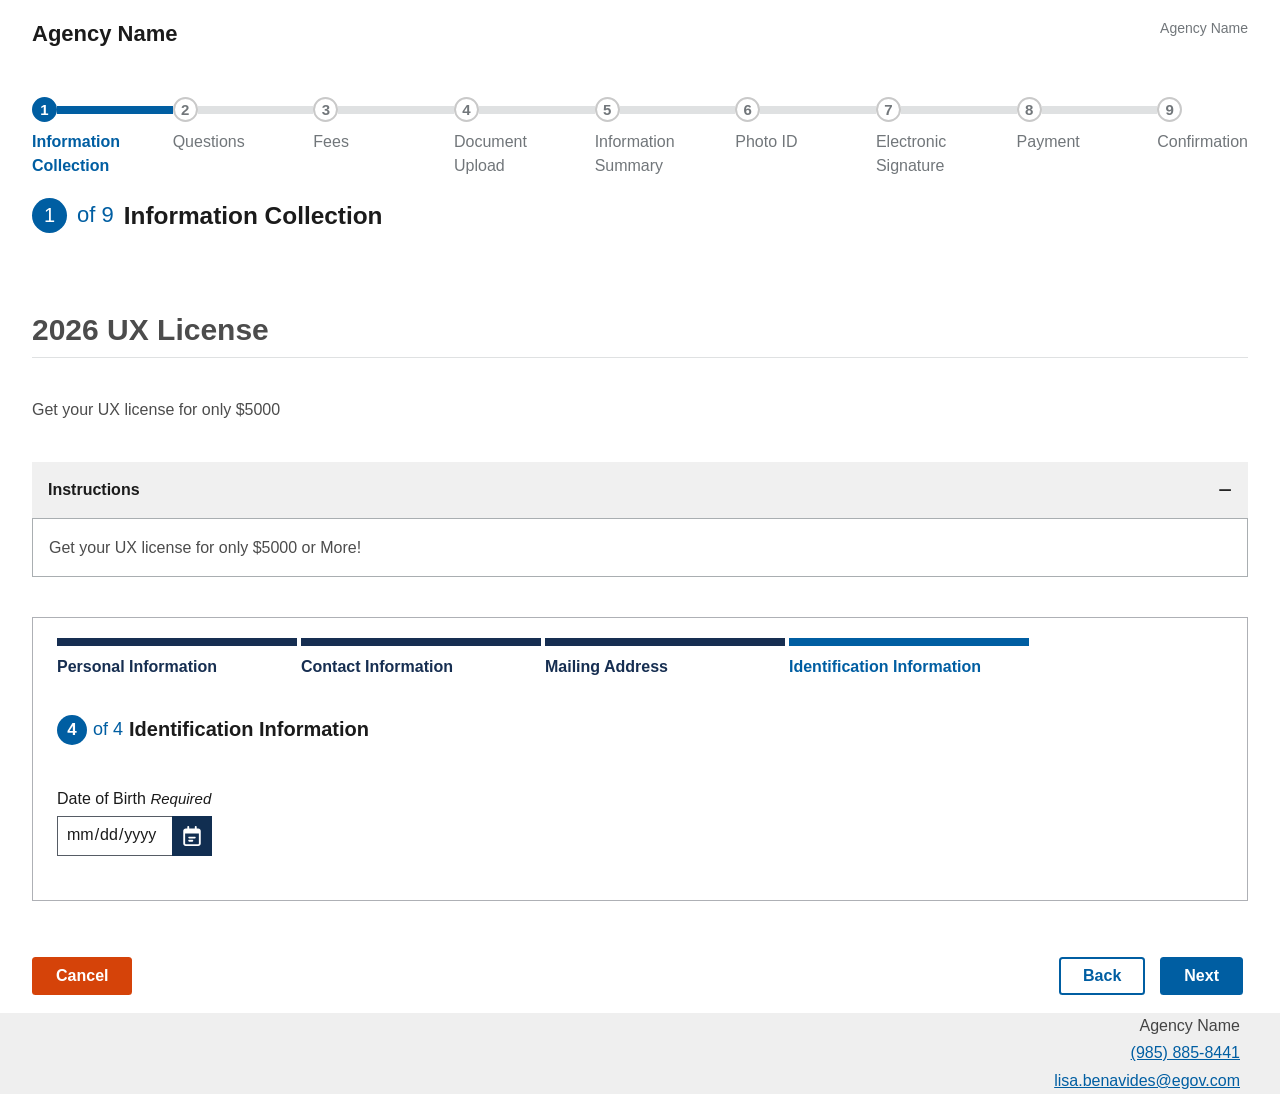
==== commit d7efdbb1: "Insert Photo ID as step 6 of 9; push Electronic Signature to step 7; update all step indicators, hea" ====
--- a/index.html
+++ b/index.html
@@ -229,6 +229,9 @@
             <span class="usa-step-indicator__segment-label">Information Summary</span>
           </li>
           <li class="usa-step-indicator__segment">
+            <span class="usa-step-indicator__segment-label">Photo ID</span>
+          </li>
+          <li class="usa-step-indicator__segment">
             <span class="usa-step-indicator__segment-label">Electronic Signature</span>
           </li>
           <li class="usa-step-indicator__segment">
@@ -244,7 +247,7 @@
       <div class="usa-step-indicator__header">
         <h1 class="usa-step-indicator__heading">
           <span class="usa-step-indicator__heading-counter">1</span>
-          <span class="usa-step-indicator__total-steps">of 8</span>
+          <span class="usa-step-indicator__total-steps">of 9</span>
           <span class="usa-step-indicator__heading-text">Information Collection</span>
         </h1>
       </div>
@@ -398,7 +401,7 @@
       <div class="form-actions">
         <button type="button" class="usa-button usa-button--secondary">Cancel</button>
         <div style="display: flex; gap: 1rem;">
-          <button type="button" class="usa-button usa-button--outline">Back</button>
+          <button type="button" class="usa-button usa-button--outline" id="back-btn">Back</button>
           <button type="button" class="usa-button" id="next-btn">Next</button>
         </div>
       </div>
@@ -431,6 +434,15 @@
       });
     });
 
+    // Step indicator navigation
+    var stepPages = ['index.html', 'questions.html', 'fees.html', 'document-upload.html', 'information-summary.html', 'photo-id.html', 'electronic-signature.html'];
+    document.querySelectorAll('.usa-step-indicator__segment').forEach(function (segment, i) {
+      if (stepPages[i]) {
+        segment.style.cursor = 'pointer';
+        segment.addEventListener('click', function () { window.location.href = stepPages[i]; });
+      }
+    });
+
     // Accordion toggle
     document.querySelectorAll('.usa-accordion__button').forEach(function (button) {
       button.addEventListener('click', function () {
@@ -459,7 +471,7 @@
       });
     }
 
-    // Next button advances tabs in sequence; navigates to questions.html on last tab
+    // Next/Back buttons advance or retreat through tabs; Next navigates to questions.html on last tab
     var tabs = Array.from(document.querySelectorAll('.section-tab'));
     document.getElementById('next-btn').addEventListener('click', function () {
       var activeIndex = tabs.findIndex(function (t) { return t.classList.contains('active'); });
@@ -469,6 +481,12 @@
         window.location.href = 'questions.html';
       }
     });
+    document.getElementById('back-btn').addEventListener('click', function () {
+      var activeIndex = tabs.findIndex(function (t) { return t.classList.contains('active'); });
+      if (activeIndex > 0) {
+        tabs[activeIndex - 1].click();
+      }
+    });
   </script>
 </body>
 
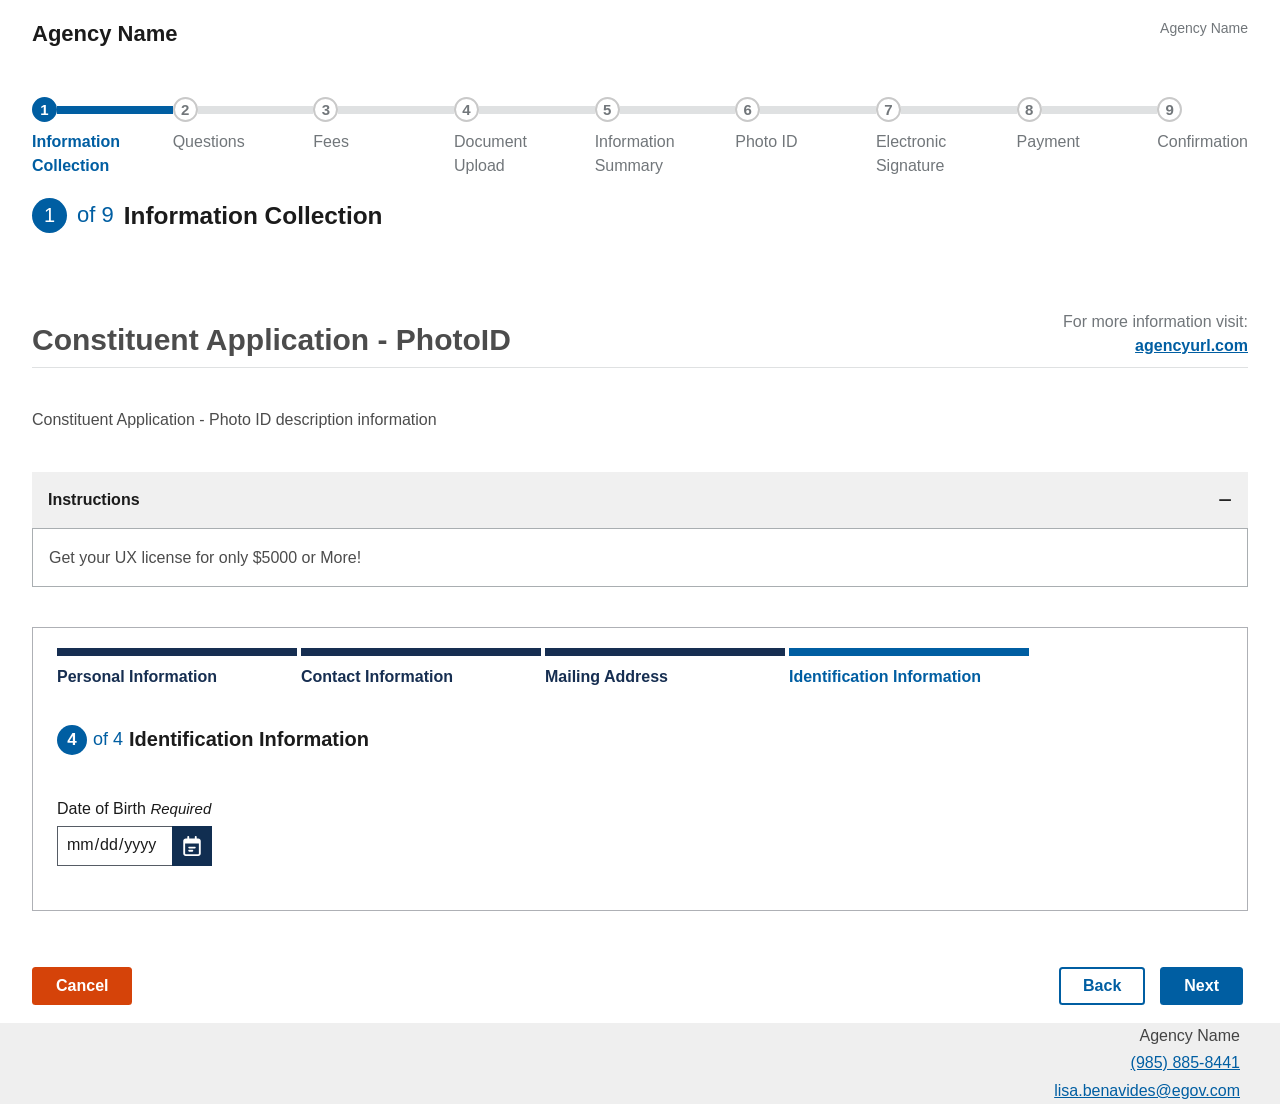
==== commit 7b20a08d: "layout updates" ====
--- a/index.html
+++ b/index.html
@@ -4,7 +4,7 @@
 <head>
   <meta charset="UTF-8" />
   <meta name="viewport" content="width=device-width, initial-scale=1.0" />
-  <title>2026 UX License - Information Collection</title>
+  <title>Constituent Application - PhotoID - Information Collection</title>
   <link rel="stylesheet" href="css/styles.css" />
   <style>
     /* Fix the CSS variable typo in styles.css for step labels */
@@ -185,8 +185,36 @@
 
     /* Constituent page spacing overrides */
     .app-builder-content__heading {
+      border-bottom: none;
+      padding-bottom: 0;
+      margin: 0;
+    }
+
+    .heading-url-row {
+      display: flex;
+      justify-content: space-between;
+      align-items: flex-end;
+      border-bottom: 1px solid #dfe1e2;
+      padding-bottom: 1rem;
       margin-top: 8rem;
       margin-bottom: 4rem;
+    }
+
+    .heading-url-row__url {
+      display: flex;
+      flex-direction: column;
+      align-items: flex-end;
+      gap: 0.6rem;
+      font-size: 1.6rem;
+      color: #71767a;
+      padding-bottom: 0.2rem;
+    }
+
+    .heading-url-row__url a {
+      color: #005ea2;
+      text-decoration: underline;
+      font-size: 1.6rem;
+      font-weight: 700;
     }
 
     .date-picker-wrapper .usa-input {
@@ -253,8 +281,14 @@
       </div>
 
       <!-- Title / Description -->
-      <h1 class="app-builder-content__heading">2026 UX License</h1>
-      <p class="app-builder-content__text">Get your UX license for only $5000</p>
+      <div class="heading-url-row">
+        <h1 class="app-builder-content__heading">Constituent Application - PhotoID</h1>
+        <div class="heading-url-row__url">
+          <span>For more information visit:</span>
+          <a href="#">agencyurl.com</a>
+        </div>
+      </div>
+      <p class="app-builder-content__text">Constituent Application - Photo ID description information</p>
 
       <!-- Instructions Accordion (expanded by default) -->
       <div class="usa-accordion usa-accordion--bordered" style="margin-top: 4rem; margin-bottom: 4rem;">
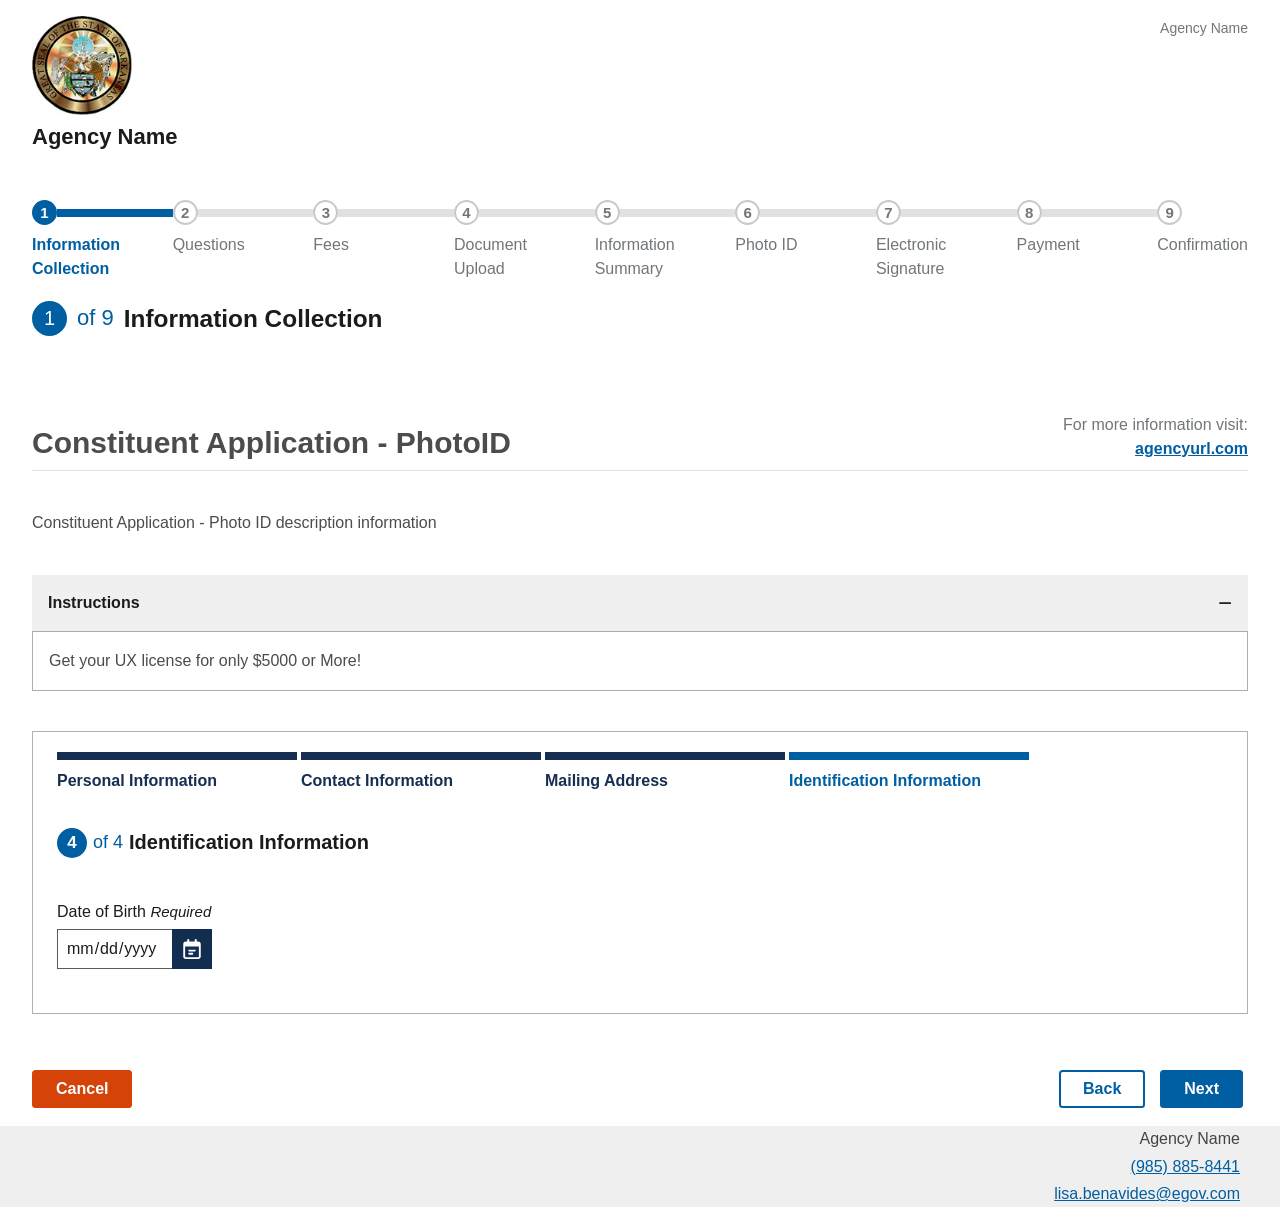
==== commit 22633462: "logo added" ====
--- a/index.html
+++ b/index.html
@@ -28,8 +28,8 @@
     }
 
     .constituent-header__logo {
-      max-height: 56px;
-      max-width: 56px;
+      max-height: 100px;
+      max-width: 100px;
     }
 
     .constituent-header__agency-name {
@@ -231,6 +231,7 @@
     <!-- Header -->
     <header class="constituent-header">
       <div class="constituent-header__brand">
+        <img class="constituent-header__logo" src="assets/agency-logo.png" alt="Agency Logo" />
         <p class="constituent-header__agency-name">Agency Name</p>
       </div>
       <div class="constituent-header__aside">Agency Name</div>
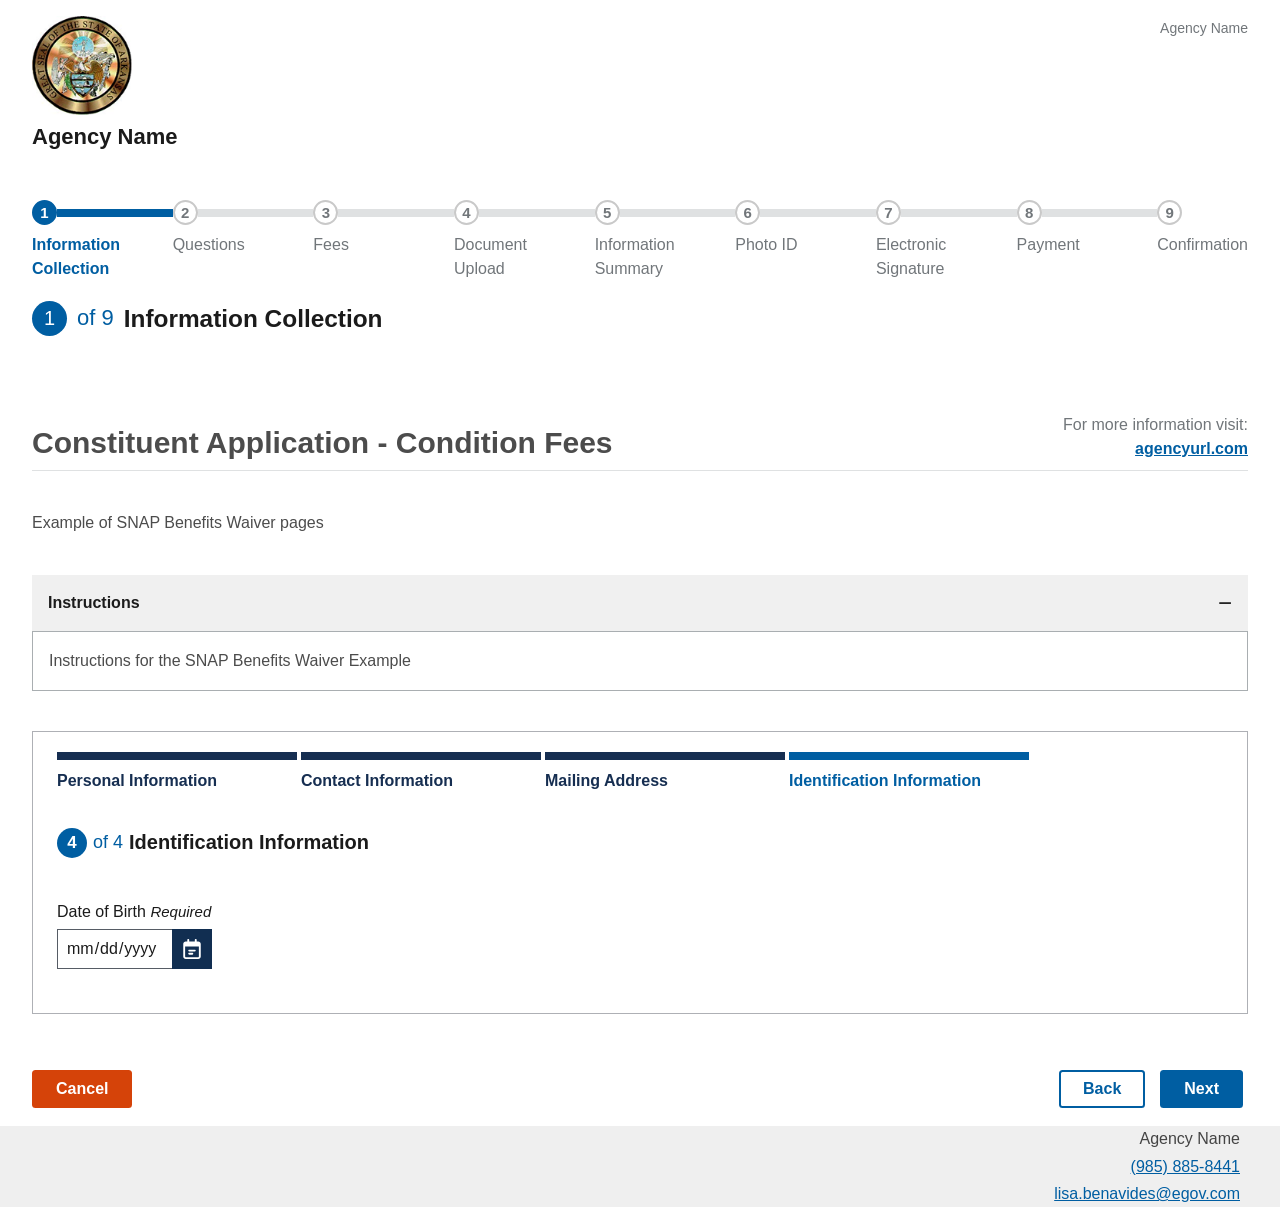
==== commit a6b3ec21: "conditional fee updates" ====
--- a/index.html
+++ b/index.html
@@ -283,13 +283,13 @@
 
       <!-- Title / Description -->
       <div class="heading-url-row">
-        <h1 class="app-builder-content__heading">Constituent Application - PhotoID</h1>
+        <h1 class="app-builder-content__heading">Constituent Application - Condition Fees</h1>
         <div class="heading-url-row__url">
           <span>For more information visit:</span>
           <a href="#">agencyurl.com</a>
         </div>
       </div>
-      <p class="app-builder-content__text">Constituent Application - Photo ID description information</p>
+      <p class="app-builder-content__text">Example of SNAP Benefits Waiver pages</p>
 
       <!-- Instructions Accordion (expanded by default) -->
       <div class="usa-accordion usa-accordion--bordered" style="margin-top: 4rem; margin-bottom: 4rem;">
@@ -299,7 +299,7 @@
           </button>
         </h3>
         <div id="instructions-content" class="usa-accordion__content">
-          <p style="margin: 0; font-size: 1.6rem;">Get your UX license for only $5000 or More!</p>
+          <p style="margin: 0; font-size: 1.6rem;">Instructions for the SNAP Benefits Waiver Example</p>
         </div>
       </div>
 
--- a/css/styles.css
+++ b/css/styles.css
@@ -486,6 +486,17 @@
 
 .usa-link:hover {
   color: #1a4480;
+}
+
+.usa-tag {
+  font-family: Source Sans Pro Web, Helvetica Neue, Helvetica, Roboto, Arial, sans-serif;
+  font-size: 1.4rem;
+  color: #fff;
+  text-transform: uppercase;
+  background-color: #5c5c5c;
+  border-radius: 2px;
+  margin-right: .25rem;
+  padding: 1px .5rem;
 }
 
 .usa-button {
@@ -1846,89 +1857,6 @@
 
 /* USWDS Error Styles
    ========================================================================== */
-
-/* Error Alert */
-.usa-alert {
-  position: relative;
-  padding: 1.6rem 1.6rem 1.6rem 6rem;
-  background-color: #f4e3db;
-  border-left: 0.5rem solid #d54309;
-  margin-bottom: 2.4rem;
-}
-
-.usa-alert--error {
-  background-color: #f4e3db;
-  border-left-color: #d54309;
-}
-
-.usa-alert--success {
-  background-color: #ecf3ec;
-  border-left-color: #00a91c;
-}
-
-.usa-alert--info {
-  background-color: #e7f6f8;
-  border-left-color: #00bde3;
-}
-
-.usa-alert__body {
-  position: relative;
-}
-
-.usa-alert__heading {
-  font-size: 1.8rem;
-  font-weight: 700;
-  margin: 0 0 0.8rem 0;
-  color: #1b1b1b;
-}
-
-.usa-alert__text {
-  font-size: 1.6rem;
-  margin: 0;
-  color: #1b1b1b;
-  line-height: 1.5;
-}
-
-.usa-alert::before {
-  content: "";
-  position: absolute;
-  left: 1.6rem;
-  top: 1.6rem;
-  width: 3.2rem;
-  height: 3.2rem;
-  background-color: #d54309;
-  border-radius: 50%;
-}
-
-.usa-alert::after {
-  content: "!";
-  position: absolute;
-  left: 2.8rem;
-  top: 2rem;
-  color: #fff;
-  font-size: 2.4rem;
-  font-weight: 700;
-  line-height: 1;
-}
-
-.usa-alert--success::before {
-  background-color: #00a91c;
-}
-
-.usa-alert--success::after {
-  content: "✓";
-  left: 2.7rem;
-}
-
-.usa-alert--info::before {
-  background-color: #00bde3;
-}
-
-.usa-alert--info::after {
-  content: "i";
-  left: 3rem;
-  font-style: italic;
-}
 
 /* Field Level Error Styles */
 .usa-form-group--error {
